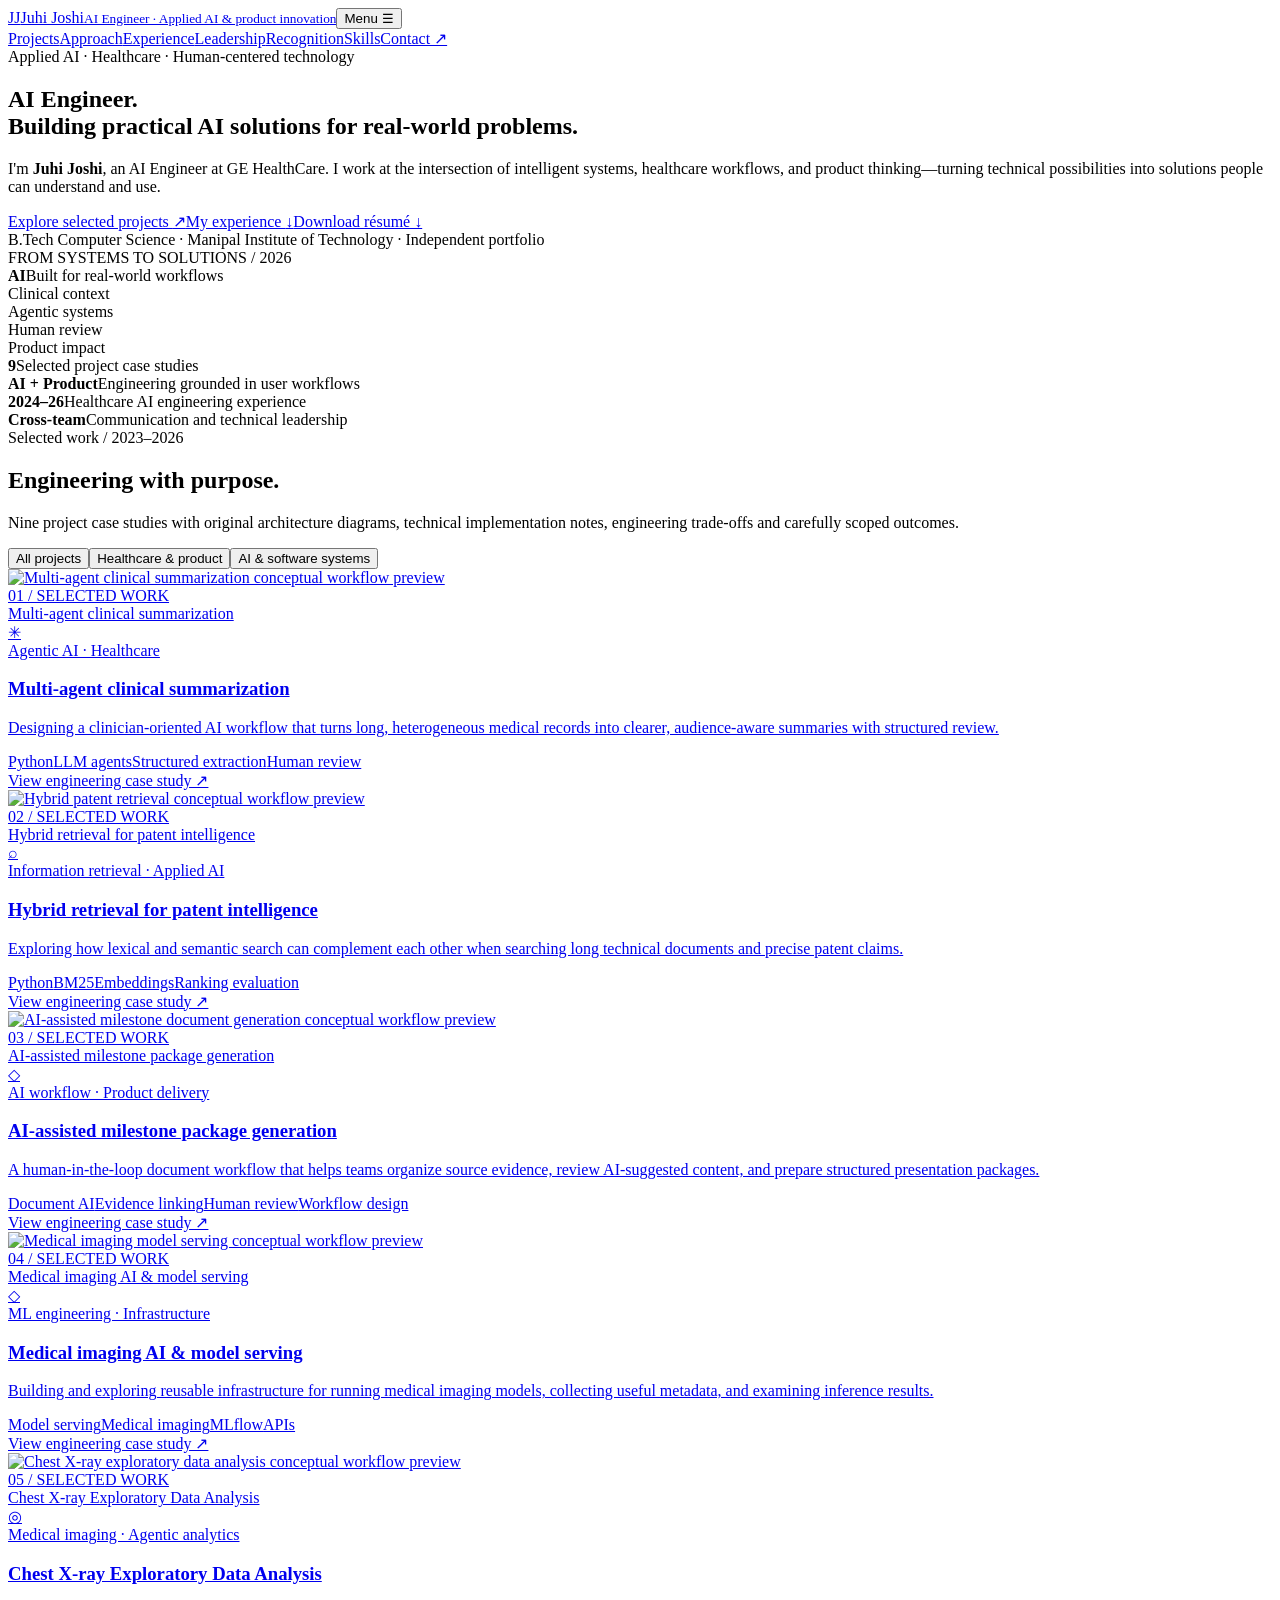
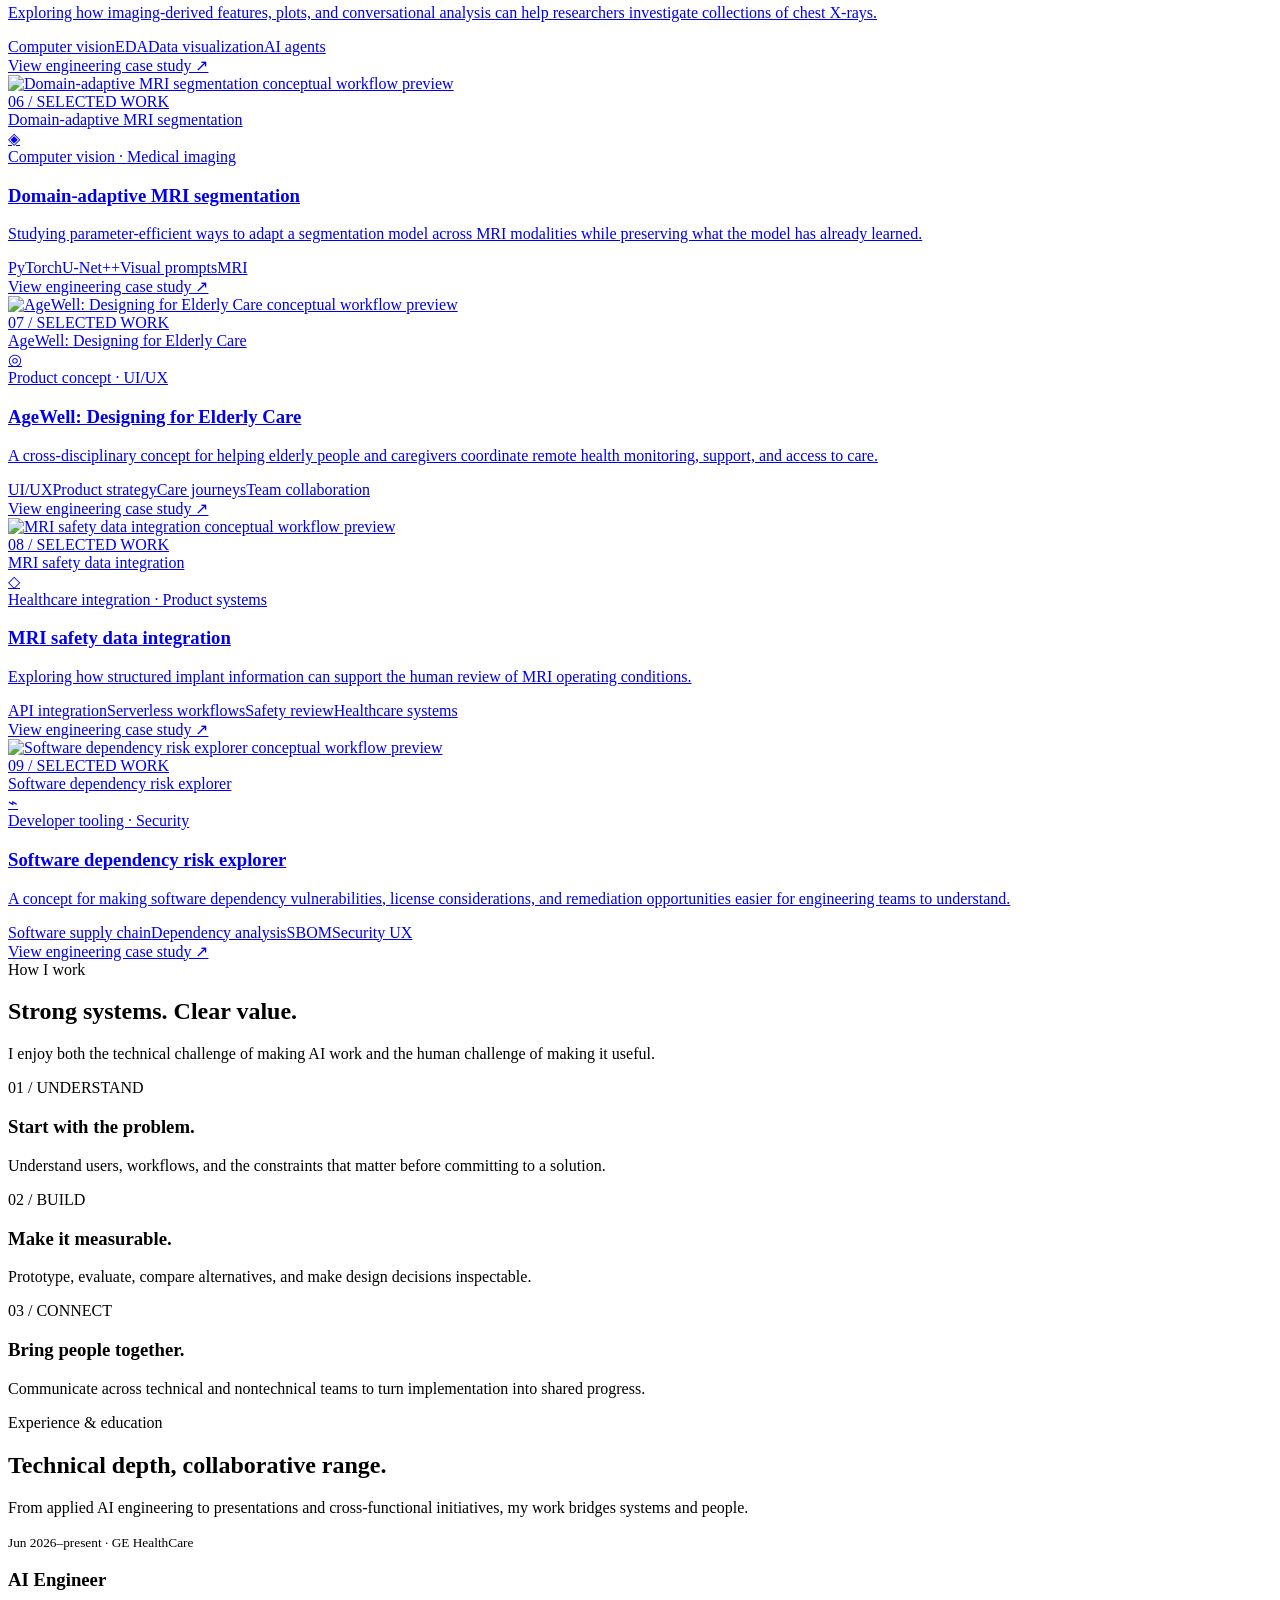
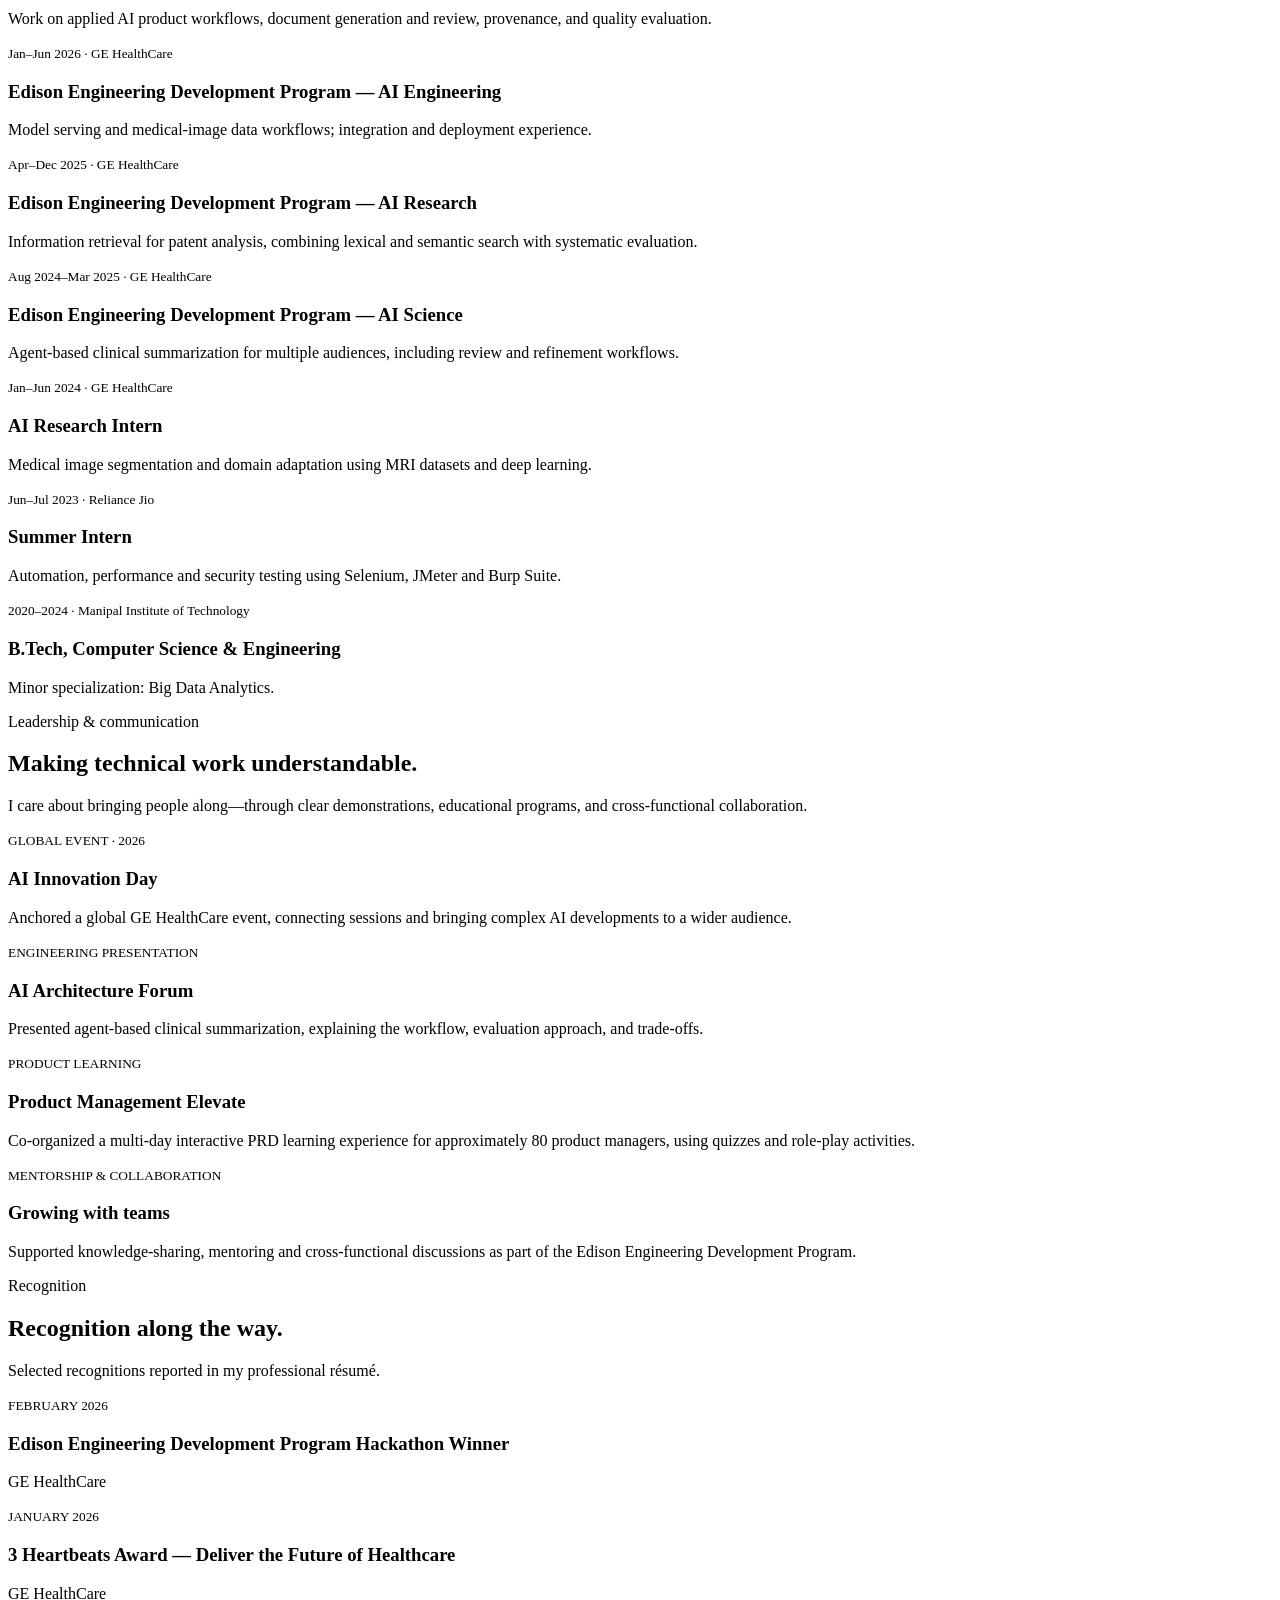
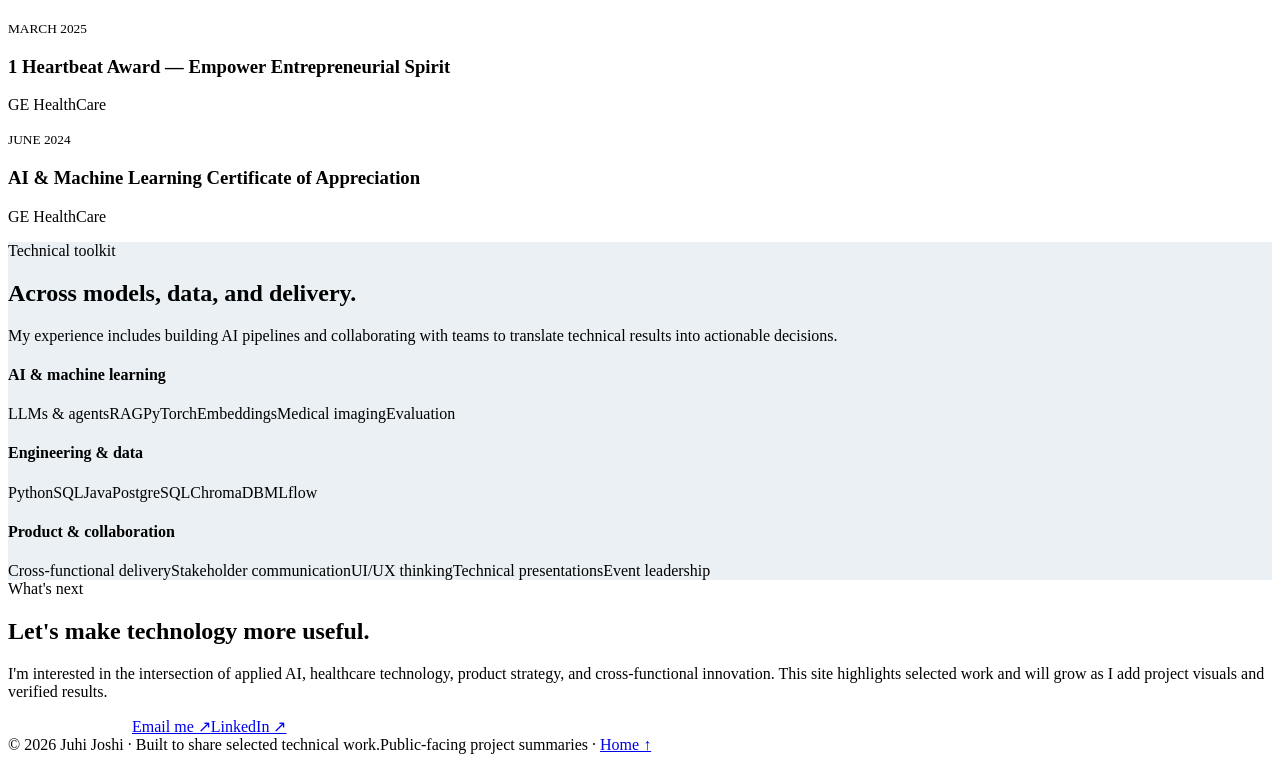
==== index.html @ f48fed7a "Initial portfolio homepage" ====
<!DOCTYPE html>

<html lang="en"><head><meta charset="utf-8"/><meta content="width=device-width,initial-scale=1" name="viewport"/><meta content="#12334a" name="theme-color"/><meta content="Portfolio of Juhi Joshi, AI engineer working across healthcare AI, information retrieval and product innovation." name="description"/><title>AI Engineer · Applied AI &amp; Product Innovation | Juhi Joshi</title><link href="assets/style.css" rel="stylesheet"/></head><body><header class="site-nav"><div class="shell nav-inner"><a aria-label="Juhi Joshi, home" class="logo" href="index.html"><span class="monogram">JJ</span><span>Juhi Joshi<small>AI Engineer · Applied AI &amp; product innovation</small></span></a><button aria-expanded="false" aria-label="Toggle navigation" class="menu-toggle">Menu ☰</button><nav aria-label="Main navigation" class="nav-links"><a href="index.html#work">Projects</a><a href="index.html#approach">Approach</a><a href="index.html#experience">Experience</a><a href="index.html#leadership">Leadership</a><a href="index.html#recognition">Recognition</a><a href="index.html#skills">Skills</a><a class="nav-contact" href="index.html#contact">Contact ↗</a></nav></div></header><main><section class="hero"><div class="shell hero-grid"><div><div class="hero-kicker"><span class="live-dot"></span><span class="eyebrow">Applied AI · Healthcare · Human-centered technology</span></div><h1><span>AI Engineer.</span><br/>Building practical AI solutions for real-world problems.</h1><p class="lead">I'm <strong>Juhi Joshi</strong>, an AI Engineer at GE HealthCare. I work at the intersection of intelligent systems, healthcare workflows, and product thinking—turning technical possibilities into solutions people can understand and use.</p><div class="hero-actions"><a class="btn" href="#work">Explore selected projects <span>↗</span></a><a class="btn secondary" href="#experience">My experience <span>↓</span></a><a class="btn secondary" download="Juhi_Joshi_AI_Product_Resume.pdf" href="assets/Juhi_Joshi_AI_Product_Resume.pdf">Download résumé ↓</a></div><div class="hero-note">B.Tech Computer Science · Manipal Institute of Technology · Independent portfolio</div></div><div aria-label="Illustration of an AI engine connected to clinical data, retrieval systems, human review, and product outcomes" class="visual" role="img"><div class="v-label">FROM SYSTEMS TO SOLUTIONS / 2026</div><div class="orbit"></div><div class="orbit two"></div><div class="center-node"><b>AI</b><span>Built for real-world workflows</span></div><div class="node a">Clinical context</div><div class="node b">Agentic systems</div><div class="node c">Human review</div><div class="node d">Product impact</div></div></div></section><div class="stat-strip"><div class="shell stats"><div class="stat"><strong>9</strong><span>Selected project case studies</span></div><div class="stat"><strong>AI + Product</strong><span>Engineering grounded in user workflows</span></div><div class="stat"><strong>2024–26</strong><span>Healthcare AI engineering experience</span></div><div class="stat"><strong>Cross-team</strong><span>Communication and technical leadership</span></div></div></div><section class="section" id="work"><div class="shell"><div class="section-head"><div><span class="eyebrow">Selected work / 2023–2026</span><h2>Engineering with purpose.</h2><p class="section-sub">Nine project case studies with original architecture diagrams, technical implementation notes, engineering trade-offs and carefully scoped outcomes.</p></div></div><div aria-label="Filter projects" class="filter-row" role="group"><button aria-pressed="true" class="filter active" data-filter="all">All projects</button><button aria-pressed="false" class="filter" data-filter="healthcare">Healthcare &amp; product</button><button aria-pressed="false" class="filter" data-filter="systems">AI &amp; software systems</button></div><div class="project-grid"><a class="project-card" data-category="healthcare" href="projects/clinical-summarization.html"><div class="project-art-diagram project-art"><img alt="Multi-agent clinical summarization conceptual workflow preview" loading="lazy" src="assets/diagrams/clinical-summarization.svg"/><div class="art-num">01 / SELECTED WORK</div><div class="art-title">Multi-agent clinical summarization</div><span aria-hidden="true" class="art-icon">✳</span></div><div class="card-body"><div class="card-kind">Agentic AI · Healthcare</div><h3>Multi-agent clinical summarization</h3><p>Designing a clinician-oriented AI workflow that turns long, heterogeneous medical records into clearer, audience-aware summaries with structured review.</p><div class="tags"><span class="tag">Python</span><span class="tag">LLM agents</span><span class="tag">Structured extraction</span><span class="tag">Human review</span></div><span class="card-more">View engineering case study ↗</span></div></a><a class="project-card" data-category="systems" href="projects/patent-retrieval.html"><div class="alt project-art-diagram project-art"><img alt="Hybrid patent retrieval conceptual workflow preview" loading="lazy" src="assets/diagrams/patent-retrieval.svg"/><div class="art-num">02 / SELECTED WORK</div><div class="art-title">Hybrid retrieval for patent intelligence</div><span aria-hidden="true" class="art-icon">⌕</span></div><div class="card-body"><div class="card-kind">Information retrieval · Applied AI</div><h3>Hybrid retrieval for patent intelligence</h3><p>Exploring how lexical and semantic search can complement each other when searching long technical documents and precise patent claims.</p><div class="tags"><span class="tag">Python</span><span class="tag">BM25</span><span class="tag">Embeddings</span><span class="tag">Ranking evaluation</span></div><span class="card-more">View engineering case study ↗</span></div></a><a class="project-card" data-category="healthcare" href="projects/milestone-package.html"><div class="alt project-art-diagram project-art"><img alt="AI-assisted milestone document generation conceptual workflow preview" loading="lazy" src="assets/diagrams/milestone-package.svg"/><div class="art-num">03 / SELECTED WORK</div><div class="art-title">AI-assisted milestone package generation</div><span aria-hidden="true" class="art-icon">◇</span></div><div class="card-body"><div class="card-kind">AI workflow · Product delivery</div><h3>AI-assisted milestone package generation</h3><p>A human-in-the-loop document workflow that helps teams organize source evidence, review AI-suggested content, and prepare structured presentation packages.</p><div class="tags"><span class="tag">Document AI</span><span class="tag">Evidence linking</span><span class="tag">Human review</span><span class="tag">Workflow design</span></div><span class="card-more">View engineering case study ↗</span></div></a><a class="project-card" data-category="healthcare" href="projects/medical-imaging-platform.html"><div class="alt project-art-diagram project-art"><img alt="Medical imaging model serving conceptual workflow preview" loading="lazy" src="assets/diagrams/medical-imaging-platform.svg"/><div class="art-num">04 / SELECTED WORK</div><div class="art-title">Medical imaging AI &amp; model serving</div><span aria-hidden="true" class="art-icon">◇</span></div><div class="card-body"><div class="card-kind">ML engineering · Infrastructure</div><h3>Medical imaging AI &amp; model serving</h3><p>Building and exploring reusable infrastructure for running medical imaging models, collecting useful metadata, and examining inference results.</p><div class="tags"><span class="tag">Model serving</span><span class="tag">Medical imaging</span><span class="tag">MLflow</span><span class="tag">APIs</span></div><span class="card-more">View engineering case study ↗</span></div></a><a class="project-card" data-category="healthcare" href="projects/chest-xray-eda.html"><div class="alt project-art-diagram project-art"><img alt="Chest X-ray exploratory data analysis conceptual workflow preview" loading="lazy" src="assets/diagrams/chest-xray-eda.svg"/><div class="art-num">05 / SELECTED WORK</div><div class="art-title">Chest X-ray Exploratory Data Analysis</div><span aria-hidden="true" class="art-icon">◎</span></div><div class="card-body"><div class="card-kind">Medical imaging · Agentic analytics</div><h3>Chest X-ray Exploratory Data Analysis</h3><p>Exploring how imaging-derived features, plots, and conversational analysis can help researchers investigate collections of chest X-rays.</p><div class="tags"><span class="tag">Computer vision</span><span class="tag">EDA</span><span class="tag">Data visualization</span><span class="tag">AI agents</span></div><span class="card-more">View engineering case study ↗</span></div></a><a class="project-card" data-category="healthcare" href="projects/mri-domain-adaptation.html"><div class="project-art-diagram warm project-art"><img alt="Domain-adaptive MRI segmentation conceptual workflow preview" loading="lazy" src="assets/diagrams/mri-domain-adaptation.svg"/><div class="art-num">06 / SELECTED WORK</div><div class="art-title">Domain-adaptive MRI segmentation</div><span aria-hidden="true" class="art-icon">◈</span></div><div class="card-body"><div class="card-kind">Computer vision · Medical imaging</div><h3>Domain-adaptive MRI segmentation</h3><p>Studying parameter-efficient ways to adapt a segmentation model across MRI modalities while preserving what the model has already learned.</p><div class="tags"><span class="tag">PyTorch</span><span class="tag">U-Net++</span><span class="tag">Visual prompts</span><span class="tag">MRI</span></div><span class="card-more">View engineering case study ↗</span></div></a><a class="project-card" data-category="healthcare" href="projects/agewell.html"><div class="alt project-art-diagram project-art"><img alt="AgeWell: Designing for Elderly Care conceptual workflow preview" loading="lazy" src="assets/diagrams/agewell.svg"/><div class="art-num">07 / SELECTED WORK</div><div class="art-title">AgeWell: Designing for Elderly Care</div><span aria-hidden="true" class="art-icon">◎</span></div><div class="card-body"><div class="card-kind">Product concept · UI/UX</div><h3>AgeWell: Designing for Elderly Care</h3><p>A cross-disciplinary concept for helping elderly people and caregivers coordinate remote health monitoring, support, and access to care.</p><div class="tags"><span class="tag">UI/UX</span><span class="tag">Product strategy</span><span class="tag">Care journeys</span><span class="tag">Team collaboration</span></div><span class="card-more">View engineering case study ↗</span></div></a><a class="project-card" data-category="systems" href="projects/mri-safety-integration.html"><div class="alt project-art-diagram project-art"><img alt="MRI safety data integration conceptual workflow preview" loading="lazy" src="assets/diagrams/mri-safety-integration.svg"/><div class="art-num">08 / SELECTED WORK</div><div class="art-title">MRI safety data integration</div><span aria-hidden="true" class="art-icon">◇</span></div><div class="card-body"><div class="card-kind">Healthcare integration · Product systems</div><h3>MRI safety data integration</h3><p>Exploring how structured implant information can support the human review of MRI operating conditions.</p><div class="tags"><span class="tag">API integration</span><span class="tag">Serverless workflows</span><span class="tag">Safety review</span><span class="tag">Healthcare systems</span></div><span class="card-more">View engineering case study ↗</span></div></a><a class="project-card" data-category="systems" href="projects/dependency-risk.html"><div class="alt project-art-diagram project-art"><img alt="Software dependency risk explorer conceptual workflow preview" loading="lazy" src="assets/diagrams/dependency-risk.svg"/><div class="art-num">09 / SELECTED WORK</div><div class="art-title">Software dependency risk explorer</div><span aria-hidden="true" class="art-icon">⌁</span></div><div class="card-body"><div class="card-kind">Developer tooling · Security</div><h3>Software dependency risk explorer</h3><p>A concept for making software dependency vulnerabilities, license considerations, and remediation opportunities easier for engineering teams to understand.</p><div class="tags"><span class="tag">Software supply chain</span><span class="tag">Dependency analysis</span><span class="tag">SBOM</span><span class="tag">Security UX</span></div><span class="card-more">View engineering case study ↗</span></div></a></div></div></section><section class="section dark-section" id="approach"><div class="shell"><span class="eyebrow">How I work</span><h2>Strong systems. Clear value.</h2><p class="section-sub">I enjoy both the technical challenge of making AI work and the human challenge of making it useful.</p><div class="approach-grid"><div class="approach-card"><span class="count">01 / UNDERSTAND</span><h3>Start with the problem.</h3><p>Understand users, workflows, and the constraints that matter before committing to a solution.</p></div><div class="approach-card"><span class="count">02 / BUILD</span><h3>Make it measurable.</h3><p>Prototype, evaluate, compare alternatives, and make design decisions inspectable.</p></div><div class="approach-card"><span class="count">03 / CONNECT</span><h3>Bring people together.</h3><p>Communicate across technical and nontechnical teams to turn implementation into shared progress.</p></div></div></div></section><section class="section" id="experience"><div class="shell two-col"><div><span class="eyebrow">Experience &amp; education</span><h2>Technical depth, collaborative range.</h2><p class="section-sub">From applied AI engineering to presentations and cross-functional initiatives, my work bridges systems and people.</p></div><div class="timeline"><div class="timeline-item"><small>Jun 2026–present · GE HealthCare</small><h3>AI Engineer</h3><p>Work on applied AI product workflows, document generation and review, provenance, and quality evaluation.</p></div><div class="timeline-item"><small>Jan–Jun 2026 · GE HealthCare</small><h3>Edison Engineering Development Program — AI Engineering</h3><p>Model serving and medical-image data workflows; integration and deployment experience.</p></div><div class="timeline-item"><small>Apr–Dec 2025 · GE HealthCare</small><h3>Edison Engineering Development Program — AI Research</h3><p>Information retrieval for patent analysis, combining lexical and semantic search with systematic evaluation.</p></div><div class="timeline-item"><small>Aug 2024–Mar 2025 · GE HealthCare</small><h3>Edison Engineering Development Program — AI Science</h3><p>Agent-based clinical summarization for multiple audiences, including review and refinement workflows.</p></div><div class="timeline-item"><small>Jan–Jun 2024 · GE HealthCare</small><h3>AI Research Intern</h3><p>Medical image segmentation and domain adaptation using MRI datasets and deep learning.</p></div><div class="timeline-item"><small>Jun–Jul 2023 · Reliance Jio</small><h3>Summer Intern</h3><p>Automation, performance and security testing using Selenium, JMeter and Burp Suite.</p></div><div class="timeline-item"><small>2020–2024 · Manipal Institute of Technology</small><h3>B.Tech, Computer Science &amp; Engineering</h3><p>Minor specialization: Big Data Analytics.</p></div></div></div></section><section class="section light-alt" id="leadership"><div class="shell"><span class="eyebrow">Leadership &amp; communication</span><h2>Making technical work understandable.</h2><p class="section-sub">I care about bringing people along—through clear demonstrations, educational programs, and cross-functional collaboration.</p><div class="feature-grid"><article class="feature"><small>GLOBAL EVENT · 2026</small><h3>AI Innovation Day</h3><p>Anchored a global GE HealthCare event, connecting sessions and bringing complex AI developments to a wider audience.</p></article><article class="feature"><small>ENGINEERING PRESENTATION</small><h3>AI Architecture Forum</h3><p>Presented agent-based clinical summarization, explaining the workflow, evaluation approach, and trade-offs.</p></article><article class="feature"><small>PRODUCT LEARNING</small><h3>Product Management Elevate</h3><p>Co-organized a multi-day interactive PRD learning experience for approximately 80 product managers, using quizzes and role-play activities.</p></article><article class="feature"><small>MENTORSHIP &amp; COLLABORATION</small><h3>Growing with teams</h3><p>Supported knowledge-sharing, mentoring and cross-functional discussions as part of the Edison Engineering Development Program.</p></article></div></div></section><section class="section" id="recognition"><div class="shell two-col"><div><span class="eyebrow">Recognition</span><h2>Recognition along the way.</h2><p class="section-sub">Selected recognitions reported in my professional résumé.</p></div><div class="award-stack"><div class="award"><small>FEBRUARY 2026</small><h3>Edison Engineering Development Program Hackathon Winner</h3><p>GE HealthCare</p></div><div class="award"><small>JANUARY 2026</small><h3>3 Heartbeats Award — Deliver the Future of Healthcare</h3><p>GE HealthCare</p></div><div class="award"><small>MARCH 2025</small><h3>1 Heartbeat Award — Empower Entrepreneurial Spirit</h3><p>GE HealthCare</p></div><div class="award"><small>JUNE 2024</small><h3>AI &amp; Machine Learning Certificate of Appreciation</h3><p>GE HealthCare</p></div></div></div></section><section class="section" id="skills" style="background:#eaf0f3"><div class="shell two-col"><div><span class="eyebrow">Technical toolkit</span><h2>Across models, data, and delivery.</h2><p class="section-sub">My experience includes building AI pipelines and collaborating with teams to translate technical results into actionable decisions.</p></div><div><div class="skill-group"><h4>AI &amp; machine learning</h4><div class="pill-row"><span class="tag">LLMs &amp; agents</span><span class="tag">RAG</span><span class="tag">PyTorch</span><span class="tag">Embeddings</span><span class="tag">Medical imaging</span><span class="tag">Evaluation</span></div></div><div class="skill-group"><h4>Engineering &amp; data</h4><div class="pill-row"><span class="tag">Python</span><span class="tag">SQL</span><span class="tag">Java</span><span class="tag">PostgreSQL</span><span class="tag">ChromaDB</span><span class="tag">MLflow</span></div></div><div class="skill-group"><h4>Product &amp; collaboration</h4><div class="pill-row"><span class="tag">Cross-functional delivery</span><span class="tag">Stakeholder communication</span><span class="tag">UI/UX thinking</span><span class="tag">Technical presentations</span><span class="tag">Event leadership</span></div></div></div></div></section><section class="section dark-section" id="contact"><div class="shell contact-block"><span class="eyebrow">What's next</span><h2>Let's make technology more useful.</h2><p>I'm interested in the intersection of applied AI, healthcare technology, product strategy, and cross-functional innovation. This site highlights selected work and will grow as I add project visuals and verified results.</p><a class="btn secondary" href="#work" style="color:white;border-color:#6e9aa9">Explore my work ↑</a><a class="btn" href="mailto:juhiujoshi@gmail.com">Email me ↗</a><a class="btn secondary" href="https://www.linkedin.com/in/juhi-joshi-4a3405212/" rel="noopener noreferrer" target="_blank">LinkedIn ↗</a></div></section></main><footer class="footer"><div class="shell footer-inner"><span>© 2026 Juhi Joshi · Built to share selected technical work.</span><span>Public-facing project summaries · <a href="index.html">Home ↑</a></span></div></footer><script src="assets/main.js"></script></body></html>
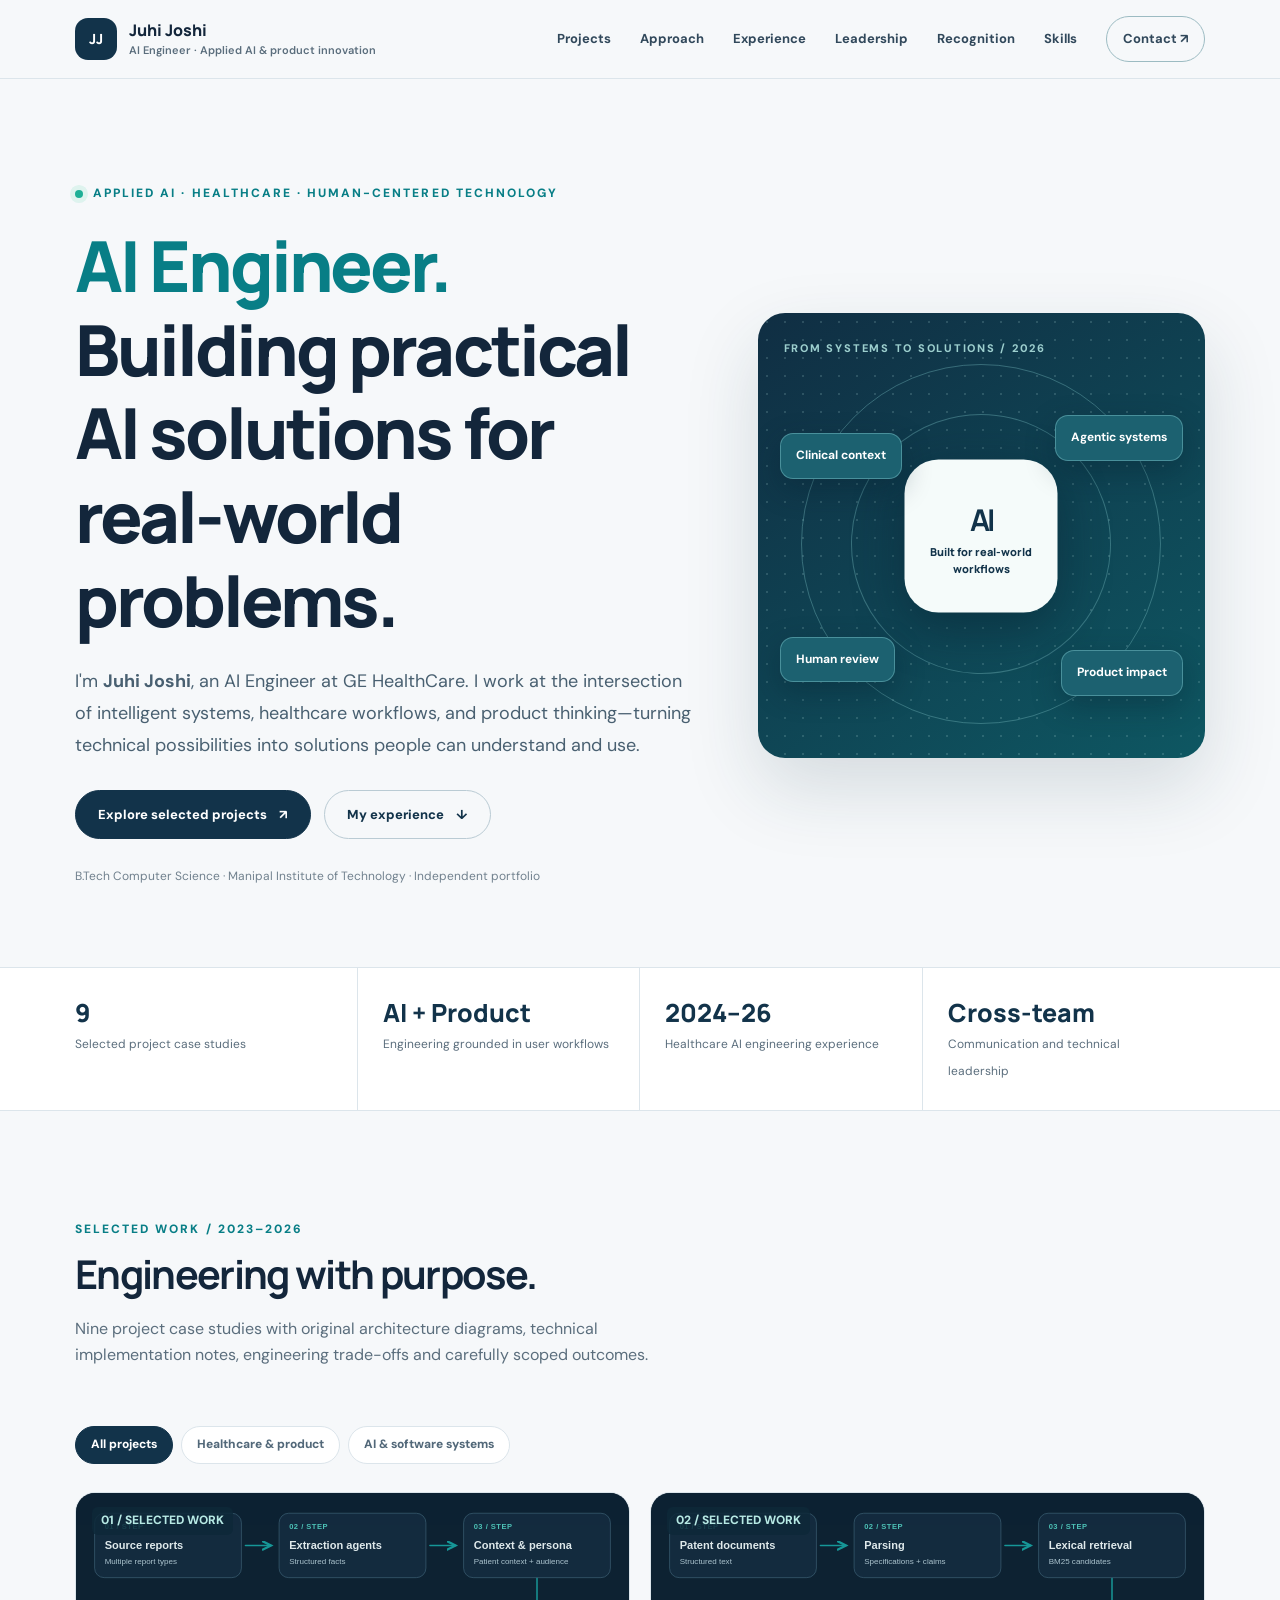
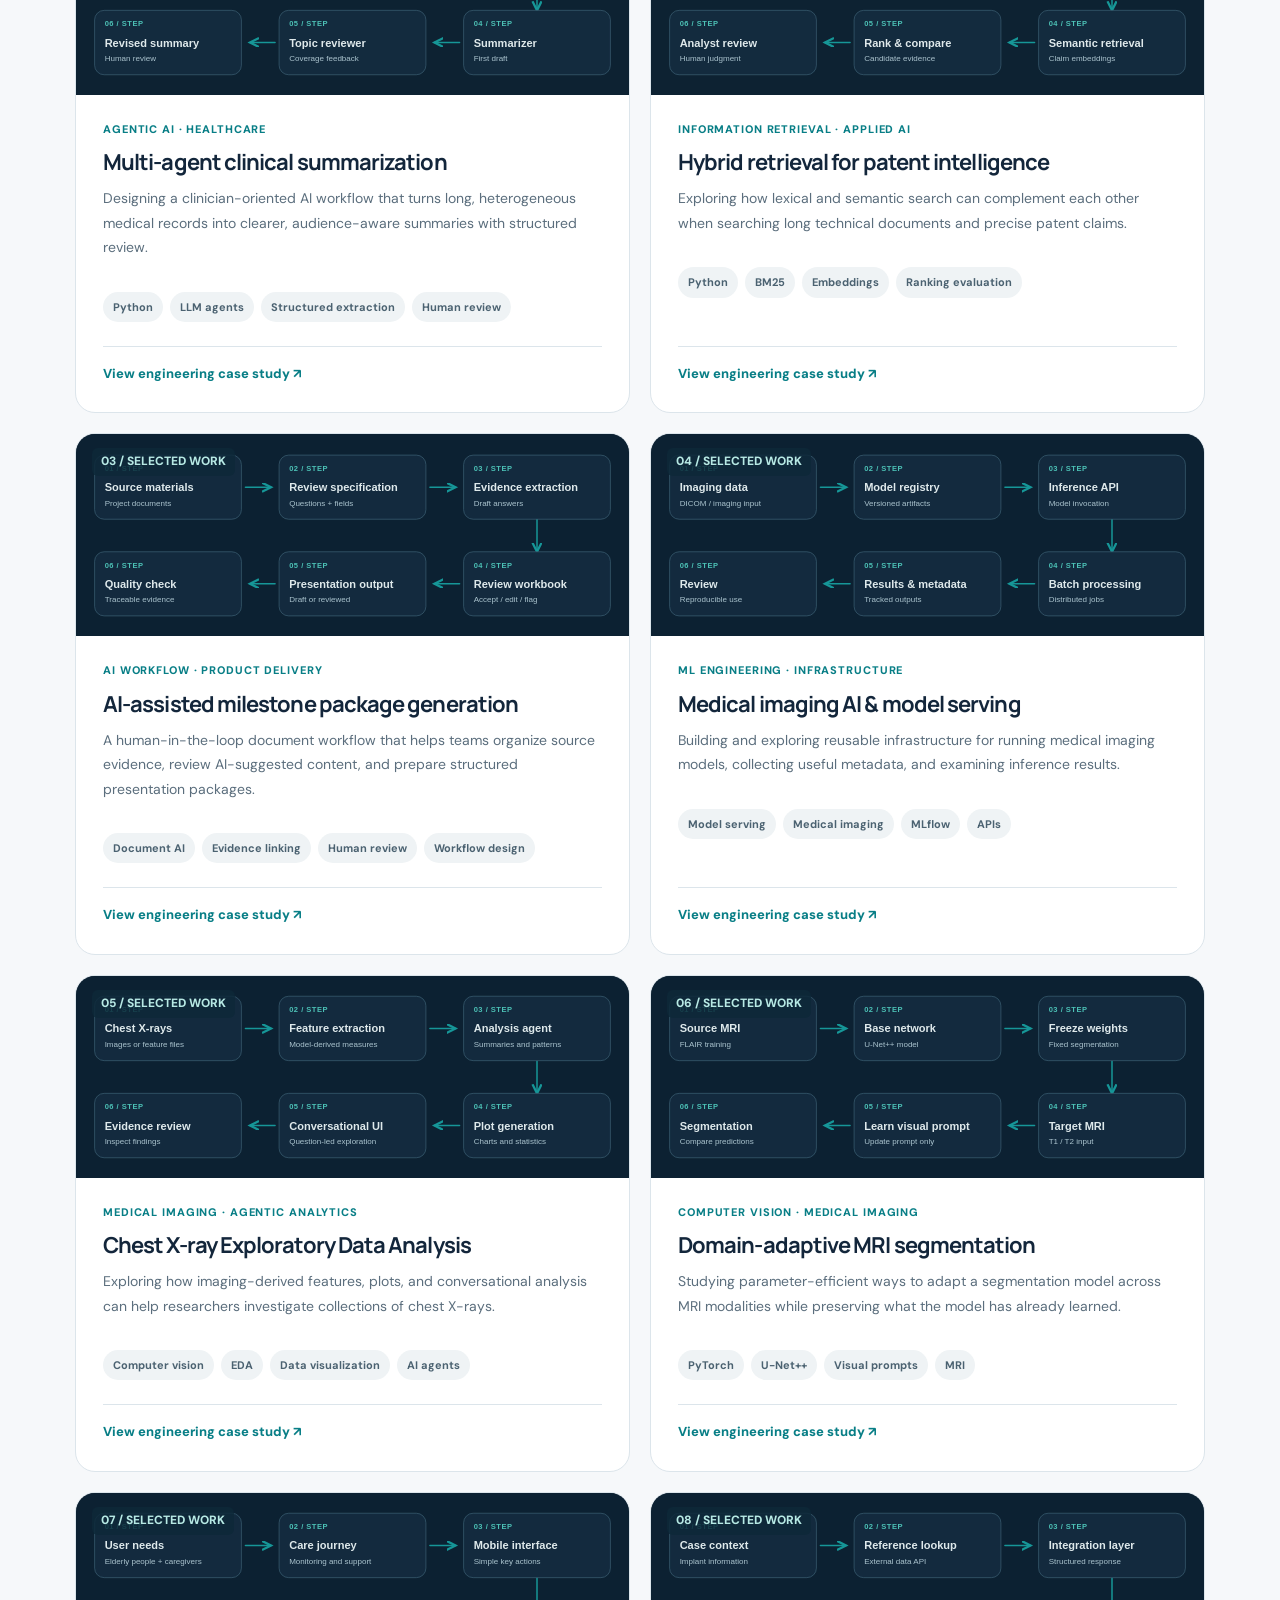
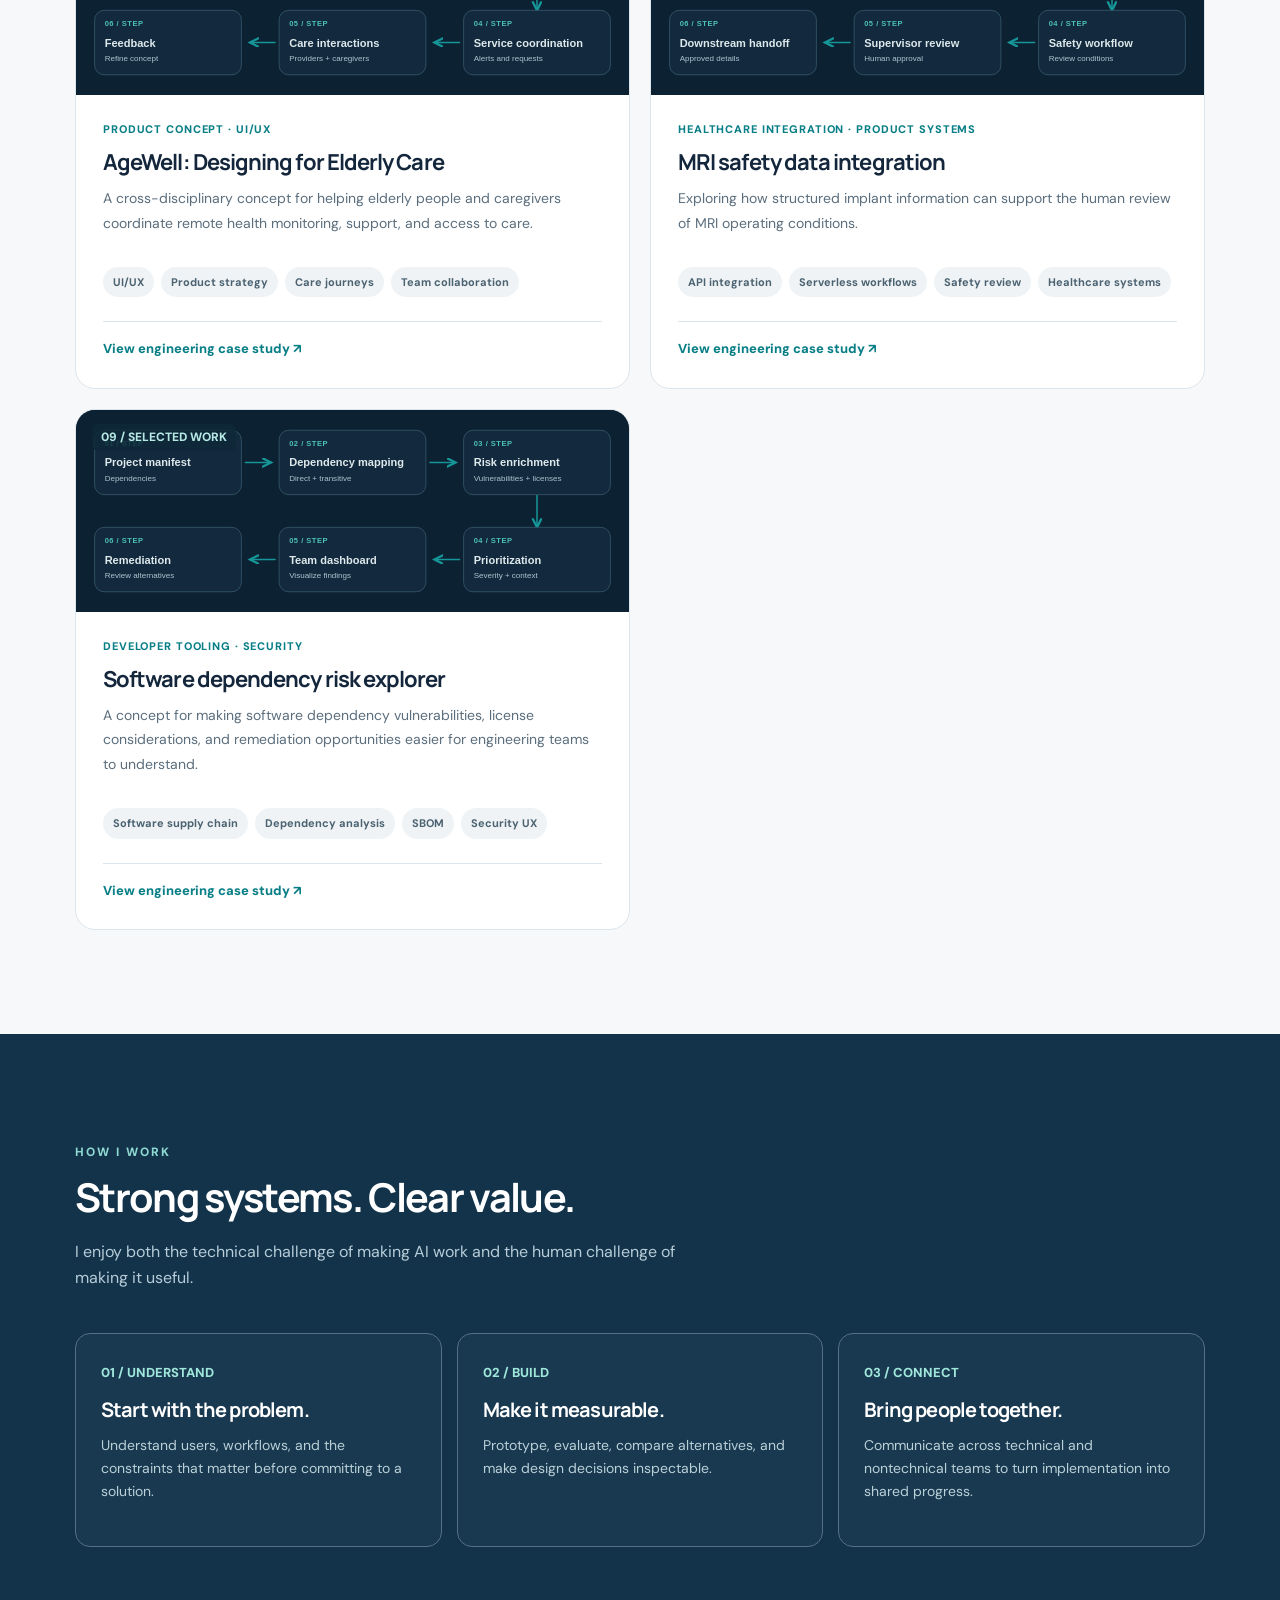
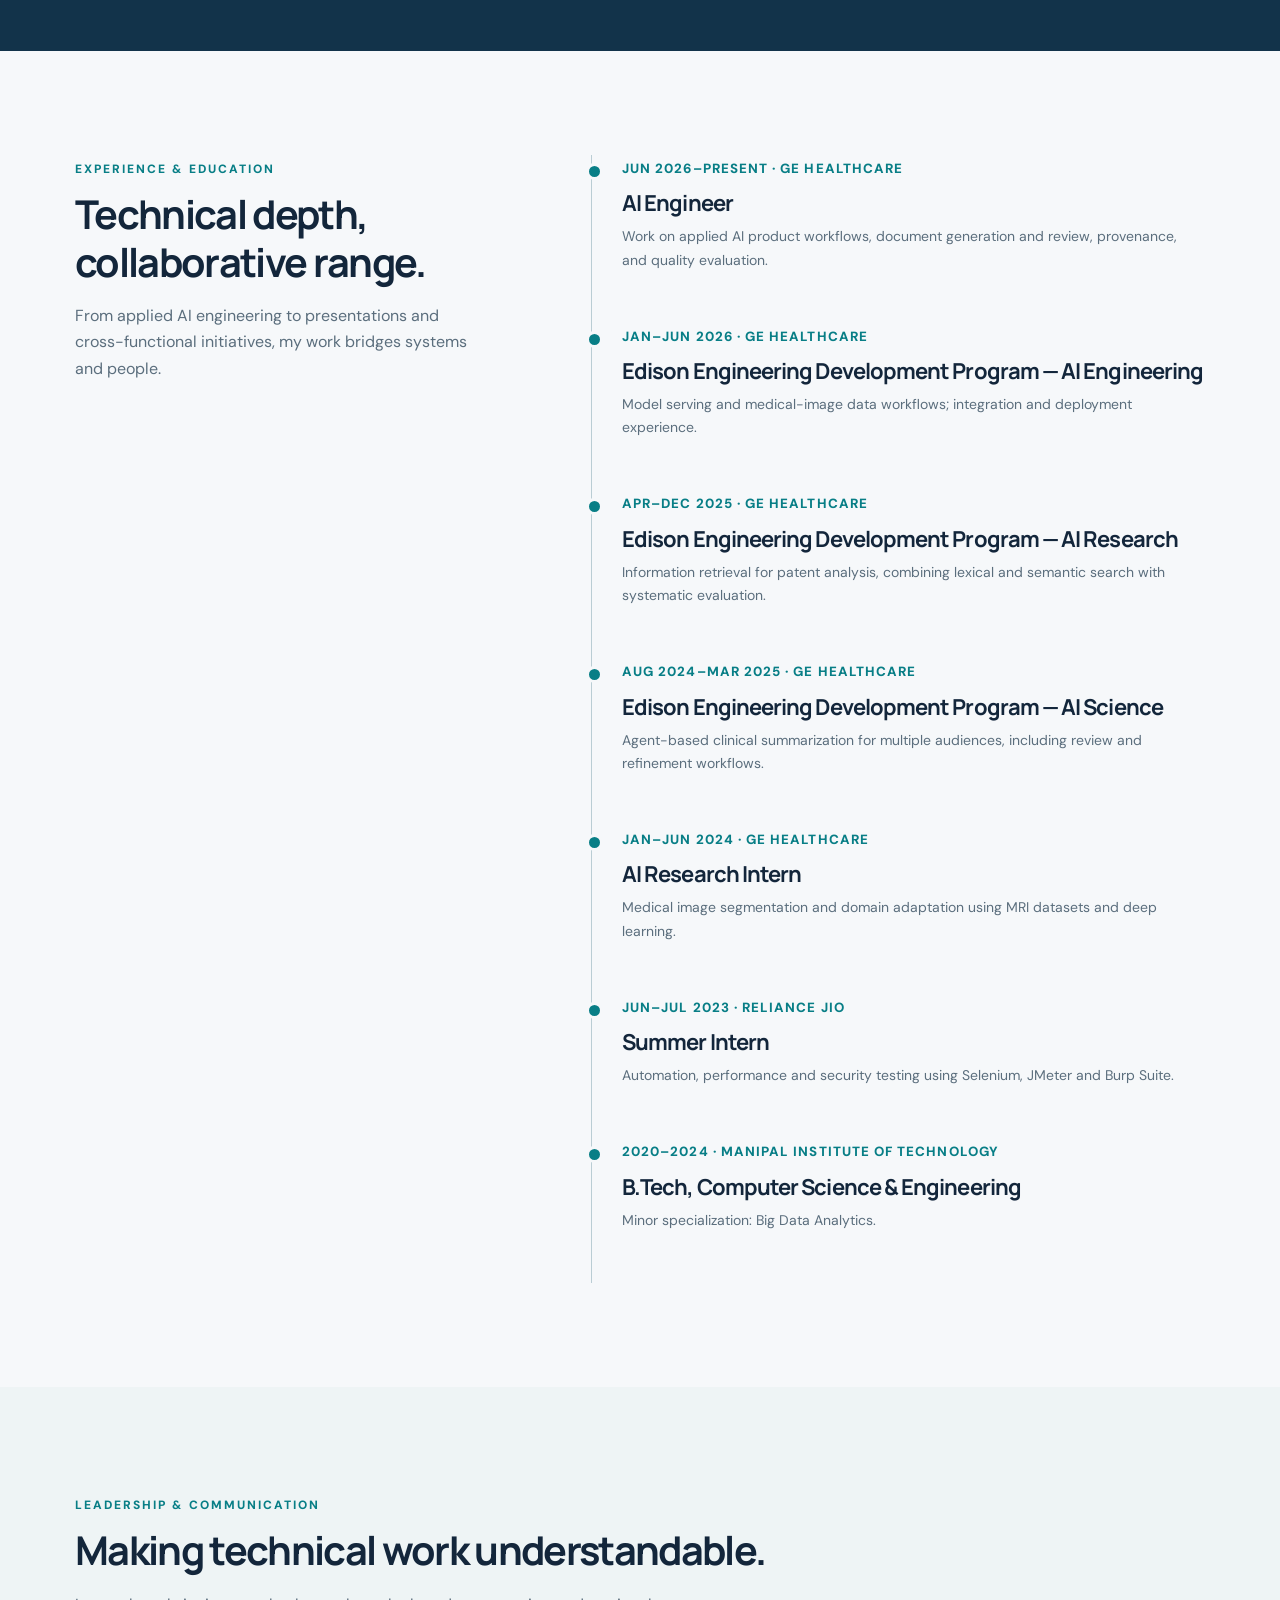
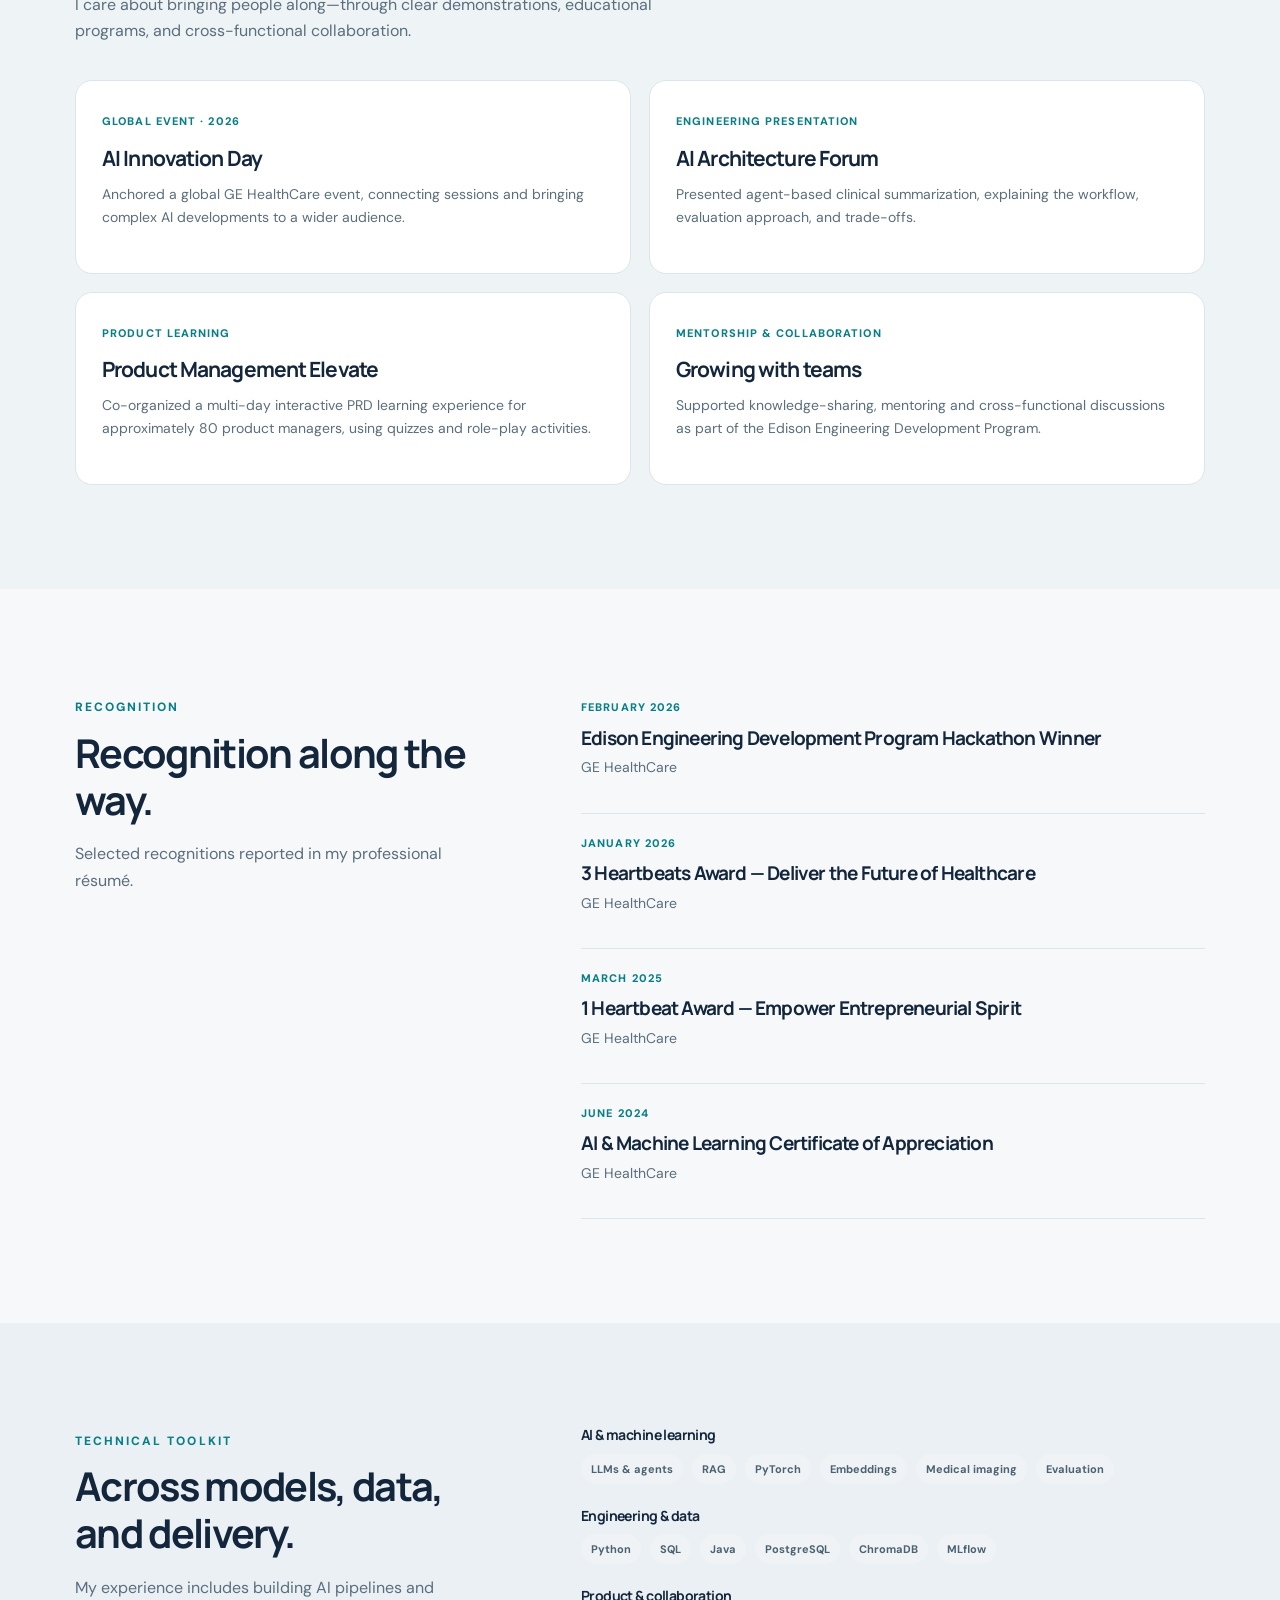
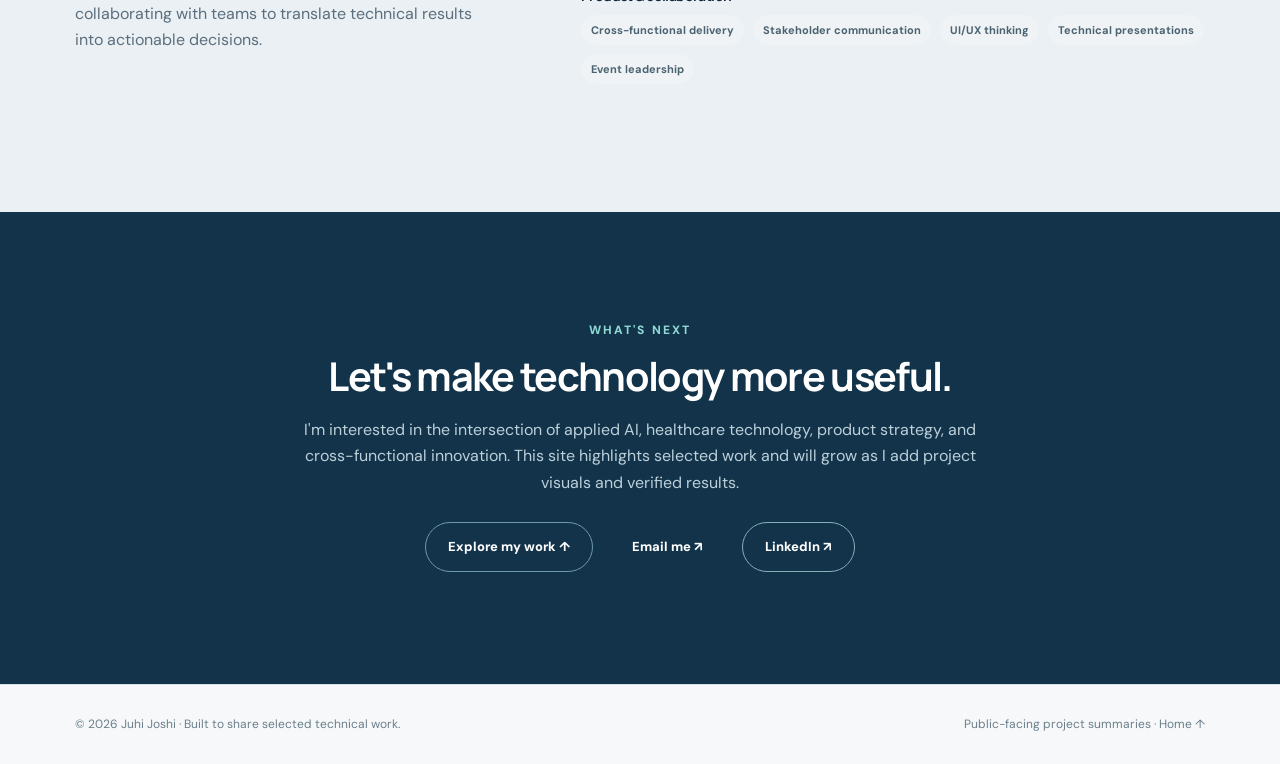
==== commit 57456637: "Remove broken resume link until PDF is uploaded" ====
--- a/index.html
+++ b/index.html
@@ -1,3 +1,3 @@
 <!DOCTYPE html>
 
-<html lang="en"><head><meta charset="utf-8"/><meta content="width=device-width,initial-scale=1" name="viewport"/><meta content="#12334a" name="theme-color"/><meta content="Portfolio of Juhi Joshi, AI engineer working across healthcare AI, information retrieval and product innovation." name="description"/><title>AI Engineer · Applied AI &amp; Product Innovation | Juhi Joshi</title><link href="assets/style.css" rel="stylesheet"/></head><body><header class="site-nav"><div class="shell nav-inner"><a aria-label="Juhi Joshi, home" class="logo" href="index.html"><span class="monogram">JJ</span><span>Juhi Joshi<small>AI Engineer · Applied AI &amp; product innovation</small></span></a><button aria-expanded="false" aria-label="Toggle navigation" class="menu-toggle">Menu ☰</button><nav aria-label="Main navigation" class="nav-links"><a href="index.html#work">Projects</a><a href="index.html#approach">Approach</a><a href="index.html#experience">Experience</a><a href="index.html#leadership">Leadership</a><a href="index.html#recognition">Recognition</a><a href="index.html#skills">Skills</a><a class="nav-contact" href="index.html#contact">Contact ↗</a></nav></div></header><main><section class="hero"><div class="shell hero-grid"><div><div class="hero-kicker"><span class="live-dot"></span><span class="eyebrow">Applied AI · Healthcare · Human-centered technology</span></div><h1><span>AI Engineer.</span><br/>Building practical AI solutions for real-world problems.</h1><p class="lead">I'm <strong>Juhi Joshi</strong>, an AI Engineer at GE HealthCare. I work at the intersection of intelligent systems, healthcare workflows, and product thinking—turning technical possibilities into solutions people can understand and use.</p><div class="hero-actions"><a class="btn" href="#work">Explore selected projects <span>↗</span></a><a class="btn secondary" href="#experience">My experience <span>↓</span></a><a class="btn secondary" download="Juhi_Joshi_AI_Product_Resume.pdf" href="assets/Juhi_Joshi_AI_Product_Resume.pdf">Download résumé ↓</a></div><div class="hero-note">B.Tech Computer Science · Manipal Institute of Technology · Independent portfolio</div></div><div aria-label="Illustration of an AI engine connected to clinical data, retrieval systems, human review, and product outcomes" class="visual" role="img"><div class="v-label">FROM SYSTEMS TO SOLUTIONS / 2026</div><div class="orbit"></div><div class="orbit two"></div><div class="center-node"><b>AI</b><span>Built for real-world workflows</span></div><div class="node a">Clinical context</div><div class="node b">Agentic systems</div><div class="node c">Human review</div><div class="node d">Product impact</div></div></div></section><div class="stat-strip"><div class="shell stats"><div class="stat"><strong>9</strong><span>Selected project case studies</span></div><div class="stat"><strong>AI + Product</strong><span>Engineering grounded in user workflows</span></div><div class="stat"><strong>2024–26</strong><span>Healthcare AI engineering experience</span></div><div class="stat"><strong>Cross-team</strong><span>Communication and technical leadership</span></div></div></div><section class="section" id="work"><div class="shell"><div class="section-head"><div><span class="eyebrow">Selected work / 2023–2026</span><h2>Engineering with purpose.</h2><p class="section-sub">Nine project case studies with original architecture diagrams, technical implementation notes, engineering trade-offs and carefully scoped outcomes.</p></div></div><div aria-label="Filter projects" class="filter-row" role="group"><button aria-pressed="true" class="filter active" data-filter="all">All projects</button><button aria-pressed="false" class="filter" data-filter="healthcare">Healthcare &amp; product</button><button aria-pressed="false" class="filter" data-filter="systems">AI &amp; software systems</button></div><div class="project-grid"><a class="project-card" data-category="healthcare" href="projects/clinical-summarization.html"><div class="project-art-diagram project-art"><img alt="Multi-agent clinical summarization conceptual workflow preview" loading="lazy" src="assets/diagrams/clinical-summarization.svg"/><div class="art-num">01 / SELECTED WORK</div><div class="art-title">Multi-agent clinical summarization</div><span aria-hidden="true" class="art-icon">✳</span></div><div class="card-body"><div class="card-kind">Agentic AI · Healthcare</div><h3>Multi-agent clinical summarization</h3><p>Designing a clinician-oriented AI workflow that turns long, heterogeneous medical records into clearer, audience-aware summaries with structured review.</p><div class="tags"><span class="tag">Python</span><span class="tag">LLM agents</span><span class="tag">Structured extraction</span><span class="tag">Human review</span></div><span class="card-more">View engineering case study ↗</span></div></a><a class="project-card" data-category="systems" href="projects/patent-retrieval.html"><div class="alt project-art-diagram project-art"><img alt="Hybrid patent retrieval conceptual workflow preview" loading="lazy" src="assets/diagrams/patent-retrieval.svg"/><div class="art-num">02 / SELECTED WORK</div><div class="art-title">Hybrid retrieval for patent intelligence</div><span aria-hidden="true" class="art-icon">⌕</span></div><div class="card-body"><div class="card-kind">Information retrieval · Applied AI</div><h3>Hybrid retrieval for patent intelligence</h3><p>Exploring how lexical and semantic search can complement each other when searching long technical documents and precise patent claims.</p><div class="tags"><span class="tag">Python</span><span class="tag">BM25</span><span class="tag">Embeddings</span><span class="tag">Ranking evaluation</span></div><span class="card-more">View engineering case study ↗</span></div></a><a class="project-card" data-category="healthcare" href="projects/milestone-package.html"><div class="alt project-art-diagram project-art"><img alt="AI-assisted milestone document generation conceptual workflow preview" loading="lazy" src="assets/diagrams/milestone-package.svg"/><div class="art-num">03 / SELECTED WORK</div><div class="art-title">AI-assisted milestone package generation</div><span aria-hidden="true" class="art-icon">◇</span></div><div class="card-body"><div class="card-kind">AI workflow · Product delivery</div><h3>AI-assisted milestone package generation</h3><p>A human-in-the-loop document workflow that helps teams organize source evidence, review AI-suggested content, and prepare structured presentation packages.</p><div class="tags"><span class="tag">Document AI</span><span class="tag">Evidence linking</span><span class="tag">Human review</span><span class="tag">Workflow design</span></div><span class="card-more">View engineering case study ↗</span></div></a><a class="project-card" data-category="healthcare" href="projects/medical-imaging-platform.html"><div class="alt project-art-diagram project-art"><img alt="Medical imaging model serving conceptual workflow preview" loading="lazy" src="assets/diagrams/medical-imaging-platform.svg"/><div class="art-num">04 / SELECTED WORK</div><div class="art-title">Medical imaging AI &amp; model serving</div><span aria-hidden="true" class="art-icon">◇</span></div><div class="card-body"><div class="card-kind">ML engineering · Infrastructure</div><h3>Medical imaging AI &amp; model serving</h3><p>Building and exploring reusable infrastructure for running medical imaging models, collecting useful metadata, and examining inference results.</p><div class="tags"><span class="tag">Model serving</span><span class="tag">Medical imaging</span><span class="tag">MLflow</span><span class="tag">APIs</span></div><span class="card-more">View engineering case study ↗</span></div></a><a class="project-card" data-category="healthcare" href="projects/chest-xray-eda.html"><div class="alt project-art-diagram project-art"><img alt="Chest X-ray exploratory data analysis conceptual workflow preview" loading="lazy" src="assets/diagrams/chest-xray-eda.svg"/><div class="art-num">05 / SELECTED WORK</div><div class="art-title">Chest X-ray Exploratory Data Analysis</div><span aria-hidden="true" class="art-icon">◎</span></div><div class="card-body"><div class="card-kind">Medical imaging · Agentic analytics</div><h3>Chest X-ray Exploratory Data Analysis</h3><p>Exploring how imaging-derived features, plots, and conversational analysis can help researchers investigate collections of chest X-rays.</p><div class="tags"><span class="tag">Computer vision</span><span class="tag">EDA</span><span class="tag">Data visualization</span><span class="tag">AI agents</span></div><span class="card-more">View engineering case study ↗</span></div></a><a class="project-card" data-category="healthcare" href="projects/mri-domain-adaptation.html"><div class="project-art-diagram warm project-art"><img alt="Domain-adaptive MRI segmentation conceptual workflow preview" loading="lazy" src="assets/diagrams/mri-domain-adaptation.svg"/><div class="art-num">06 / SELECTED WORK</div><div class="art-title">Domain-adaptive MRI segmentation</div><span aria-hidden="true" class="art-icon">◈</span></div><div class="card-body"><div class="card-kind">Computer vision · Medical imaging</div><h3>Domain-adaptive MRI segmentation</h3><p>Studying parameter-efficient ways to adapt a segmentation model across MRI modalities while preserving what the model has already learned.</p><div class="tags"><span class="tag">PyTorch</span><span class="tag">U-Net++</span><span class="tag">Visual prompts</span><span class="tag">MRI</span></div><span class="card-more">View engineering case study ↗</span></div></a><a class="project-card" data-category="healthcare" href="projects/agewell.html"><div class="alt project-art-diagram project-art"><img alt="AgeWell: Designing for Elderly Care conceptual workflow preview" loading="lazy" src="assets/diagrams/agewell.svg"/><div class="art-num">07 / SELECTED WORK</div><div class="art-title">AgeWell: Designing for Elderly Care</div><span aria-hidden="true" class="art-icon">◎</span></div><div class="card-body"><div class="card-kind">Product concept · UI/UX</div><h3>AgeWell: Designing for Elderly Care</h3><p>A cross-disciplinary concept for helping elderly people and caregivers coordinate remote health monitoring, support, and access to care.</p><div class="tags"><span class="tag">UI/UX</span><span class="tag">Product strategy</span><span class="tag">Care journeys</span><span class="tag">Team collaboration</span></div><span class="card-more">View engineering case study ↗</span></div></a><a class="project-card" data-category="systems" href="projects/mri-safety-integration.html"><div class="alt project-art-diagram project-art"><img alt="MRI safety data integration conceptual workflow preview" loading="lazy" src="assets/diagrams/mri-safety-integration.svg"/><div class="art-num">08 / SELECTED WORK</div><div class="art-title">MRI safety data integration</div><span aria-hidden="true" class="art-icon">◇</span></div><div class="card-body"><div class="card-kind">Healthcare integration · Product systems</div><h3>MRI safety data integration</h3><p>Exploring how structured implant information can support the human review of MRI operating conditions.</p><div class="tags"><span class="tag">API integration</span><span class="tag">Serverless workflows</span><span class="tag">Safety review</span><span class="tag">Healthcare systems</span></div><span class="card-more">View engineering case study ↗</span></div></a><a class="project-card" data-category="systems" href="projects/dependency-risk.html"><div class="alt project-art-diagram project-art"><img alt="Software dependency risk explorer conceptual workflow preview" loading="lazy" src="assets/diagrams/dependency-risk.svg"/><div class="art-num">09 / SELECTED WORK</div><div class="art-title">Software dependency risk explorer</div><span aria-hidden="true" class="art-icon">⌁</span></div><div class="card-body"><div class="card-kind">Developer tooling · Security</div><h3>Software dependency risk explorer</h3><p>A concept for making software dependency vulnerabilities, license considerations, and remediation opportunities easier for engineering teams to understand.</p><div class="tags"><span class="tag">Software supply chain</span><span class="tag">Dependency analysis</span><span class="tag">SBOM</span><span class="tag">Security UX</span></div><span class="card-more">View engineering case study ↗</span></div></a></div></div></section><section class="section dark-section" id="approach"><div class="shell"><span class="eyebrow">How I work</span><h2>Strong systems. Clear value.</h2><p class="section-sub">I enjoy both the technical challenge of making AI work and the human challenge of making it useful.</p><div class="approach-grid"><div class="approach-card"><span class="count">01 / UNDERSTAND</span><h3>Start with the problem.</h3><p>Understand users, workflows, and the constraints that matter before committing to a solution.</p></div><div class="approach-card"><span class="count">02 / BUILD</span><h3>Make it measurable.</h3><p>Prototype, evaluate, compare alternatives, and make design decisions inspectable.</p></div><div class="approach-card"><span class="count">03 / CONNECT</span><h3>Bring people together.</h3><p>Communicate across technical and nontechnical teams to turn implementation into shared progress.</p></div></div></div></section><section class="section" id="experience"><div class="shell two-col"><div><span class="eyebrow">Experience &amp; education</span><h2>Technical depth, collaborative range.</h2><p class="section-sub">From applied AI engineering to presentations and cross-functional initiatives, my work bridges systems and people.</p></div><div class="timeline"><div class="timeline-item"><small>Jun 2026–present · GE HealthCare</small><h3>AI Engineer</h3><p>Work on applied AI product workflows, document generation and review, provenance, and quality evaluation.</p></div><div class="timeline-item"><small>Jan–Jun 2026 · GE HealthCare</small><h3>Edison Engineering Development Program — AI Engineering</h3><p>Model serving and medical-image data workflows; integration and deployment experience.</p></div><div class="timeline-item"><small>Apr–Dec 2025 · GE HealthCare</small><h3>Edison Engineering Development Program — AI Research</h3><p>Information retrieval for patent analysis, combining lexical and semantic search with systematic evaluation.</p></div><div class="timeline-item"><small>Aug 2024–Mar 2025 · GE HealthCare</small><h3>Edison Engineering Development Program — AI Science</h3><p>Agent-based clinical summarization for multiple audiences, including review and refinement workflows.</p></div><div class="timeline-item"><small>Jan–Jun 2024 · GE HealthCare</small><h3>AI Research Intern</h3><p>Medical image segmentation and domain adaptation using MRI datasets and deep learning.</p></div><div class="timeline-item"><small>Jun–Jul 2023 · Reliance Jio</small><h3>Summer Intern</h3><p>Automation, performance and security testing using Selenium, JMeter and Burp Suite.</p></div><div class="timeline-item"><small>2020–2024 · Manipal Institute of Technology</small><h3>B.Tech, Computer Science &amp; Engineering</h3><p>Minor specialization: Big Data Analytics.</p></div></div></div></section><section class="section light-alt" id="leadership"><div class="shell"><span class="eyebrow">Leadership &amp; communication</span><h2>Making technical work understandable.</h2><p class="section-sub">I care about bringing people along—through clear demonstrations, educational programs, and cross-functional collaboration.</p><div class="feature-grid"><article class="feature"><small>GLOBAL EVENT · 2026</small><h3>AI Innovation Day</h3><p>Anchored a global GE HealthCare event, connecting sessions and bringing complex AI developments to a wider audience.</p></article><article class="feature"><small>ENGINEERING PRESENTATION</small><h3>AI Architecture Forum</h3><p>Presented agent-based clinical summarization, explaining the workflow, evaluation approach, and trade-offs.</p></article><article class="feature"><small>PRODUCT LEARNING</small><h3>Product Management Elevate</h3><p>Co-organized a multi-day interactive PRD learning experience for approximately 80 product managers, using quizzes and role-play activities.</p></article><article class="feature"><small>MENTORSHIP &amp; COLLABORATION</small><h3>Growing with teams</h3><p>Supported knowledge-sharing, mentoring and cross-functional discussions as part of the Edison Engineering Development Program.</p></article></div></div></section><section class="section" id="recognition"><div class="shell two-col"><div><span class="eyebrow">Recognition</span><h2>Recognition along the way.</h2><p class="section-sub">Selected recognitions reported in my professional résumé.</p></div><div class="award-stack"><div class="award"><small>FEBRUARY 2026</small><h3>Edison Engineering Development Program Hackathon Winner</h3><p>GE HealthCare</p></div><div class="award"><small>JANUARY 2026</small><h3>3 Heartbeats Award — Deliver the Future of Healthcare</h3><p>GE HealthCare</p></div><div class="award"><small>MARCH 2025</small><h3>1 Heartbeat Award — Empower Entrepreneurial Spirit</h3><p>GE HealthCare</p></div><div class="award"><small>JUNE 2024</small><h3>AI &amp; Machine Learning Certificate of Appreciation</h3><p>GE HealthCare</p></div></div></div></section><section class="section" id="skills" style="background:#eaf0f3"><div class="shell two-col"><div><span class="eyebrow">Technical toolkit</span><h2>Across models, data, and delivery.</h2><p class="section-sub">My experience includes building AI pipelines and collaborating with teams to translate technical results into actionable decisions.</p></div><div><div class="skill-group"><h4>AI &amp; machine learning</h4><div class="pill-row"><span class="tag">LLMs &amp; agents</span><span class="tag">RAG</span><span class="tag">PyTorch</span><span class="tag">Embeddings</span><span class="tag">Medical imaging</span><span class="tag">Evaluation</span></div></div><div class="skill-group"><h4>Engineering &amp; data</h4><div class="pill-row"><span class="tag">Python</span><span class="tag">SQL</span><span class="tag">Java</span><span class="tag">PostgreSQL</span><span class="tag">ChromaDB</span><span class="tag">MLflow</span></div></div><div class="skill-group"><h4>Product &amp; collaboration</h4><div class="pill-row"><span class="tag">Cross-functional delivery</span><span class="tag">Stakeholder communication</span><span class="tag">UI/UX thinking</span><span class="tag">Technical presentations</span><span class="tag">Event leadership</span></div></div></div></div></section><section class="section dark-section" id="contact"><div class="shell contact-block"><span class="eyebrow">What's next</span><h2>Let's make technology more useful.</h2><p>I'm interested in the intersection of applied AI, healthcare technology, product strategy, and cross-functional innovation. This site highlights selected work and will grow as I add project visuals and verified results.</p><a class="btn secondary" href="#work" style="color:white;border-color:#6e9aa9">Explore my work ↑</a><a class="btn" href="mailto:juhiujoshi@gmail.com">Email me ↗</a><a class="btn secondary" href="https://www.linkedin.com/in/juhi-joshi-4a3405212/" rel="noopener noreferrer" target="_blank">LinkedIn ↗</a></div></section></main><footer class="footer"><div class="shell footer-inner"><span>© 2026 Juhi Joshi · Built to share selected technical work.</span><span>Public-facing project summaries · <a href="index.html">Home ↑</a></span></div></footer><script src="assets/main.js"></script></body></html>+<html lang="en"><head><meta charset="utf-8"/><meta content="width=device-width,initial-scale=1" name="viewport"/><meta content="#12334a" name="theme-color"/><meta content="Portfolio of Juhi Joshi, AI engineer working across healthcare AI, information retrieval and product innovation." name="description"/><title>AI Engineer · Applied AI &amp; Product Innovation | Juhi Joshi</title><link href="assets/style.css" rel="stylesheet"/></head><body><header class="site-nav"><div class="shell nav-inner"><a aria-label="Juhi Joshi, home" class="logo" href="index.html"><span class="monogram">JJ</span><span>Juhi Joshi<small>AI Engineer · Applied AI &amp; product innovation</small></span></a><button aria-expanded="false" aria-label="Toggle navigation" class="menu-toggle">Menu ☰</button><nav aria-label="Main navigation" class="nav-links"><a href="index.html#work">Projects</a><a href="index.html#approach">Approach</a><a href="index.html#experience">Experience</a><a href="index.html#leadership">Leadership</a><a href="index.html#recognition">Recognition</a><a href="index.html#skills">Skills</a><a class="nav-contact" href="index.html#contact">Contact ↗</a></nav></div></header><main><section class="hero"><div class="shell hero-grid"><div><div class="hero-kicker"><span class="live-dot"></span><span class="eyebrow">Applied AI · Healthcare · Human-centered technology</span></div><h1><span>AI Engineer.</span><br/>Building practical AI solutions for real-world problems.</h1><p class="lead">I'm <strong>Juhi Joshi</strong>, an AI Engineer at GE HealthCare. I work at the intersection of intelligent systems, healthcare workflows, and product thinking—turning technical possibilities into solutions people can understand and use.</p><div class="hero-actions"><a class="btn" href="#work">Explore selected projects <span>↗</span></a><a class="btn secondary" href="#experience">My experience <span>↓</span></a></div><div class="hero-note">B.Tech Computer Science · Manipal Institute of Technology · Independent portfolio</div></div><div aria-label="Illustration of an AI engine connected to clinical data, retrieval systems, human review, and product outcomes" class="visual" role="img"><div class="v-label">FROM SYSTEMS TO SOLUTIONS / 2026</div><div class="orbit"></div><div class="orbit two"></div><div class="center-node"><b>AI</b><span>Built for real-world workflows</span></div><div class="node a">Clinical context</div><div class="node b">Agentic systems</div><div class="node c">Human review</div><div class="node d">Product impact</div></div></div></section><div class="stat-strip"><div class="shell stats"><div class="stat"><strong>9</strong><span>Selected project case studies</span></div><div class="stat"><strong>AI + Product</strong><span>Engineering grounded in user workflows</span></div><div class="stat"><strong>2024–26</strong><span>Healthcare AI engineering experience</span></div><div class="stat"><strong>Cross-team</strong><span>Communication and technical leadership</span></div></div></div><section class="section" id="work"><div class="shell"><div class="section-head"><div><span class="eyebrow">Selected work / 2023–2026</span><h2>Engineering with purpose.</h2><p class="section-sub">Nine project case studies with original architecture diagrams, technical implementation notes, engineering trade-offs and carefully scoped outcomes.</p></div></div><div aria-label="Filter projects" class="filter-row" role="group"><button aria-pressed="true" class="filter active" data-filter="all">All projects</button><button aria-pressed="false" class="filter" data-filter="healthcare">Healthcare &amp; product</button><button aria-pressed="false" class="filter" data-filter="systems">AI &amp; software systems</button></div><div class="project-grid"><a class="project-card" data-category="healthcare" href="projects/clinical-summarization.html"><div class="project-art-diagram project-art"><img alt="Multi-agent clinical summarization conceptual workflow preview" loading="lazy" src="assets/diagrams/clinical-summarization.svg"/><div class="art-num">01 / SELECTED WORK</div><div class="art-title">Multi-agent clinical summarization</div><span aria-hidden="true" class="art-icon">✳</span></div><div class="card-body"><div class="card-kind">Agentic AI · Healthcare</div><h3>Multi-agent clinical summarization</h3><p>Designing a clinician-oriented AI workflow that turns long, heterogeneous medical records into clearer, audience-aware summaries with structured review.</p><div class="tags"><span class="tag">Python</span><span class="tag">LLM agents</span><span class="tag">Structured extraction</span><span class="tag">Human review</span></div><span class="card-more">View engineering case study ↗</span></div></a><a class="project-card" data-category="systems" href="projects/patent-retrieval.html"><div class="alt project-art-diagram project-art"><img alt="Hybrid patent retrieval conceptual workflow preview" loading="lazy" src="assets/diagrams/patent-retrieval.svg"/><div class="art-num">02 / SELECTED WORK</div><div class="art-title">Hybrid retrieval for patent intelligence</div><span aria-hidden="true" class="art-icon">⌕</span></div><div class="card-body"><div class="card-kind">Information retrieval · Applied AI</div><h3>Hybrid retrieval for patent intelligence</h3><p>Exploring how lexical and semantic search can complement each other when searching long technical documents and precise patent claims.</p><div class="tags"><span class="tag">Python</span><span class="tag">BM25</span><span class="tag">Embeddings</span><span class="tag">Ranking evaluation</span></div><span class="card-more">View engineering case study ↗</span></div></a><a class="project-card" data-category="healthcare" href="projects/milestone-package.html"><div class="alt project-art-diagram project-art"><img alt="AI-assisted milestone document generation conceptual workflow preview" loading="lazy" src="assets/diagrams/milestone-package.svg"/><div class="art-num">03 / SELECTED WORK</div><div class="art-title">AI-assisted milestone package generation</div><span aria-hidden="true" class="art-icon">◇</span></div><div class="card-body"><div class="card-kind">AI workflow · Product delivery</div><h3>AI-assisted milestone package generation</h3><p>A human-in-the-loop document workflow that helps teams organize source evidence, review AI-suggested content, and prepare structured presentation packages.</p><div class="tags"><span class="tag">Document AI</span><span class="tag">Evidence linking</span><span class="tag">Human review</span><span class="tag">Workflow design</span></div><span class="card-more">View engineering case study ↗</span></div></a><a class="project-card" data-category="healthcare" href="projects/medical-imaging-platform.html"><div class="alt project-art-diagram project-art"><img alt="Medical imaging model serving conceptual workflow preview" loading="lazy" src="assets/diagrams/medical-imaging-platform.svg"/><div class="art-num">04 / SELECTED WORK</div><div class="art-title">Medical imaging AI &amp; model serving</div><span aria-hidden="true" class="art-icon">◇</span></div><div class="card-body"><div class="card-kind">ML engineering · Infrastructure</div><h3>Medical imaging AI &amp; model serving</h3><p>Building and exploring reusable infrastructure for running medical imaging models, collecting useful metadata, and examining inference results.</p><div class="tags"><span class="tag">Model serving</span><span class="tag">Medical imaging</span><span class="tag">MLflow</span><span class="tag">APIs</span></div><span class="card-more">View engineering case study ↗</span></div></a><a class="project-card" data-category="healthcare" href="projects/chest-xray-eda.html"><div class="alt project-art-diagram project-art"><img alt="Chest X-ray exploratory data analysis conceptual workflow preview" loading="lazy" src="assets/diagrams/chest-xray-eda.svg"/><div class="art-num">05 / SELECTED WORK</div><div class="art-title">Chest X-ray Exploratory Data Analysis</div><span aria-hidden="true" class="art-icon">◎</span></div><div class="card-body"><div class="card-kind">Medical imaging · Agentic analytics</div><h3>Chest X-ray Exploratory Data Analysis</h3><p>Exploring how imaging-derived features, plots, and conversational analysis can help researchers investigate collections of chest X-rays.</p><div class="tags"><span class="tag">Computer vision</span><span class="tag">EDA</span><span class="tag">Data visualization</span><span class="tag">AI agents</span></div><span class="card-more">View engineering case study ↗</span></div></a><a class="project-card" data-category="healthcare" href="projects/mri-domain-adaptation.html"><div class="project-art-diagram warm project-art"><img alt="Domain-adaptive MRI segmentation conceptual workflow preview" loading="lazy" src="assets/diagrams/mri-domain-adaptation.svg"/><div class="art-num">06 / SELECTED WORK</div><div class="art-title">Domain-adaptive MRI segmentation</div><span aria-hidden="true" class="art-icon">◈</span></div><div class="card-body"><div class="card-kind">Computer vision · Medical imaging</div><h3>Domain-adaptive MRI segmentation</h3><p>Studying parameter-efficient ways to adapt a segmentation model across MRI modalities while preserving what the model has already learned.</p><div class="tags"><span class="tag">PyTorch</span><span class="tag">U-Net++</span><span class="tag">Visual prompts</span><span class="tag">MRI</span></div><span class="card-more">View engineering case study ↗</span></div></a><a class="project-card" data-category="healthcare" href="projects/agewell.html"><div class="alt project-art-diagram project-art"><img alt="AgeWell: Designing for Elderly Care conceptual workflow preview" loading="lazy" src="assets/diagrams/agewell.svg"/><div class="art-num">07 / SELECTED WORK</div><div class="art-title">AgeWell: Designing for Elderly Care</div><span aria-hidden="true" class="art-icon">◎</span></div><div class="card-body"><div class="card-kind">Product concept · UI/UX</div><h3>AgeWell: Designing for Elderly Care</h3><p>A cross-disciplinary concept for helping elderly people and caregivers coordinate remote health monitoring, support, and access to care.</p><div class="tags"><span class="tag">UI/UX</span><span class="tag">Product strategy</span><span class="tag">Care journeys</span><span class="tag">Team collaboration</span></div><span class="card-more">View engineering case study ↗</span></div></a><a class="project-card" data-category="systems" href="projects/mri-safety-integration.html"><div class="alt project-art-diagram project-art"><img alt="MRI safety data integration conceptual workflow preview" loading="lazy" src="assets/diagrams/mri-safety-integration.svg"/><div class="art-num">08 / SELECTED WORK</div><div class="art-title">MRI safety data integration</div><span aria-hidden="true" class="art-icon">◇</span></div><div class="card-body"><div class="card-kind">Healthcare integration · Product systems</div><h3>MRI safety data integration</h3><p>Exploring how structured implant information can support the human review of MRI operating conditions.</p><div class="tags"><span class="tag">API integration</span><span class="tag">Serverless workflows</span><span class="tag">Safety review</span><span class="tag">Healthcare systems</span></div><span class="card-more">View engineering case study ↗</span></div></a><a class="project-card" data-category="systems" href="projects/dependency-risk.html"><div class="alt project-art-diagram project-art"><img alt="Software dependency risk explorer conceptual workflow preview" loading="lazy" src="assets/diagrams/dependency-risk.svg"/><div class="art-num">09 / SELECTED WORK</div><div class="art-title">Software dependency risk explorer</div><span aria-hidden="true" class="art-icon">⌁</span></div><div class="card-body"><div class="card-kind">Developer tooling · Security</div><h3>Software dependency risk explorer</h3><p>A concept for making software dependency vulnerabilities, license considerations, and remediation opportunities easier for engineering teams to understand.</p><div class="tags"><span class="tag">Software supply chain</span><span class="tag">Dependency analysis</span><span class="tag">SBOM</span><span class="tag">Security UX</span></div><span class="card-more">View engineering case study ↗</span></div></a></div></div></section><section class="section dark-section" id="approach"><div class="shell"><span class="eyebrow">How I work</span><h2>Strong systems. Clear value.</h2><p class="section-sub">I enjoy both the technical challenge of making AI work and the human challenge of making it useful.</p><div class="approach-grid"><div class="approach-card"><span class="count">01 / UNDERSTAND</span><h3>Start with the problem.</h3><p>Understand users, workflows, and the constraints that matter before committing to a solution.</p></div><div class="approach-card"><span class="count">02 / BUILD</span><h3>Make it measurable.</h3><p>Prototype, evaluate, compare alternatives, and make design decisions inspectable.</p></div><div class="approach-card"><span class="count">03 / CONNECT</span><h3>Bring people together.</h3><p>Communicate across technical and nontechnical teams to turn implementation into shared progress.</p></div></div></div></section><section class="section" id="experience"><div class="shell two-col"><div><span class="eyebrow">Experience &amp; education</span><h2>Technical depth, collaborative range.</h2><p class="section-sub">From applied AI engineering to presentations and cross-functional initiatives, my work bridges systems and people.</p></div><div class="timeline"><div class="timeline-item"><small>Jun 2026–present · GE HealthCare</small><h3>AI Engineer</h3><p>Work on applied AI product workflows, document generation and review, provenance, and quality evaluation.</p></div><div class="timeline-item"><small>Jan–Jun 2026 · GE HealthCare</small><h3>Edison Engineering Development Program — AI Engineering</h3><p>Model serving and medical-image data workflows; integration and deployment experience.</p></div><div class="timeline-item"><small>Apr–Dec 2025 · GE HealthCare</small><h3>Edison Engineering Development Program — AI Research</h3><p>Information retrieval for patent analysis, combining lexical and semantic search with systematic evaluation.</p></div><div class="timeline-item"><small>Aug 2024–Mar 2025 · GE HealthCare</small><h3>Edison Engineering Development Program — AI Science</h3><p>Agent-based clinical summarization for multiple audiences, including review and refinement workflows.</p></div><div class="timeline-item"><small>Jan–Jun 2024 · GE HealthCare</small><h3>AI Research Intern</h3><p>Medical image segmentation and domain adaptation using MRI datasets and deep learning.</p></div><div class="timeline-item"><small>Jun–Jul 2023 · Reliance Jio</small><h3>Summer Intern</h3><p>Automation, performance and security testing using Selenium, JMeter and Burp Suite.</p></div><div class="timeline-item"><small>2020–2024 · Manipal Institute of Technology</small><h3>B.Tech, Computer Science &amp; Engineering</h3><p>Minor specialization: Big Data Analytics.</p></div></div></div></section><section class="section light-alt" id="leadership"><div class="shell"><span class="eyebrow">Leadership &amp; communication</span><h2>Making technical work understandable.</h2><p class="section-sub">I care about bringing people along—through clear demonstrations, educational programs, and cross-functional collaboration.</p><div class="feature-grid"><article class="feature"><small>GLOBAL EVENT · 2026</small><h3>AI Innovation Day</h3><p>Anchored a global GE HealthCare event, connecting sessions and bringing complex AI developments to a wider audience.</p></article><article class="feature"><small>ENGINEERING PRESENTATION</small><h3>AI Architecture Forum</h3><p>Presented agent-based clinical summarization, explaining the workflow, evaluation approach, and trade-offs.</p></article><article class="feature"><small>PRODUCT LEARNING</small><h3>Product Management Elevate</h3><p>Co-organized a multi-day interactive PRD learning experience for approximately 80 product managers, using quizzes and role-play activities.</p></article><article class="feature"><small>MENTORSHIP &amp; COLLABORATION</small><h3>Growing with teams</h3><p>Supported knowledge-sharing, mentoring and cross-functional discussions as part of the Edison Engineering Development Program.</p></article></div></div></section><section class="section" id="recognition"><div class="shell two-col"><div><span class="eyebrow">Recognition</span><h2>Recognition along the way.</h2><p class="section-sub">Selected recognitions reported in my professional résumé.</p></div><div class="award-stack"><div class="award"><small>FEBRUARY 2026</small><h3>Edison Engineering Development Program Hackathon Winner</h3><p>GE HealthCare</p></div><div class="award"><small>JANUARY 2026</small><h3>3 Heartbeats Award — Deliver the Future of Healthcare</h3><p>GE HealthCare</p></div><div class="award"><small>MARCH 2025</small><h3>1 Heartbeat Award — Empower Entrepreneurial Spirit</h3><p>GE HealthCare</p></div><div class="award"><small>JUNE 2024</small><h3>AI &amp; Machine Learning Certificate of Appreciation</h3><p>GE HealthCare</p></div></div></div></section><section class="section" id="skills" style="background:#eaf0f3"><div class="shell two-col"><div><span class="eyebrow">Technical toolkit</span><h2>Across models, data, and delivery.</h2><p class="section-sub">My experience includes building AI pipelines and collaborating with teams to translate technical results into actionable decisions.</p></div><div><div class="skill-group"><h4>AI &amp; machine learning</h4><div class="pill-row"><span class="tag">LLMs &amp; agents</span><span class="tag">RAG</span><span class="tag">PyTorch</span><span class="tag">Embeddings</span><span class="tag">Medical imaging</span><span class="tag">Evaluation</span></div></div><div class="skill-group"><h4>Engineering &amp; data</h4><div class="pill-row"><span class="tag">Python</span><span class="tag">SQL</span><span class="tag">Java</span><span class="tag">PostgreSQL</span><span class="tag">ChromaDB</span><span class="tag">MLflow</span></div></div><div class="skill-group"><h4>Product &amp; collaboration</h4><div class="pill-row"><span class="tag">Cross-functional delivery</span><span class="tag">Stakeholder communication</span><span class="tag">UI/UX thinking</span><span class="tag">Technical presentations</span><span class="tag">Event leadership</span></div></div></div></div></section><section class="section dark-section" id="contact"><div class="shell contact-block"><span class="eyebrow">What's next</span><h2>Let's make technology more useful.</h2><p>I'm interested in the intersection of applied AI, healthcare technology, product strategy, and cross-functional innovation. This site highlights selected work and will grow as I add project visuals and verified results.</p><a class="btn secondary" href="#work" style="color:white;border-color:#6e9aa9">Explore my work ↑</a><a class="btn" href="mailto:juhiujoshi@gmail.com">Email me ↗</a><a class="btn secondary" href="https://www.linkedin.com/in/juhi-joshi-4a3405212/" rel="noopener noreferrer" target="_blank">LinkedIn ↗</a></div></section></main><footer class="footer"><div class="shell footer-inner"><span>© 2026 Juhi Joshi · Built to share selected technical work.</span><span>Public-facing project summaries · <a href="index.html">Home ↑</a></span></div></footer><script src="assets/main.js"></script></body></html>
--- a/assets/style.css
+++ b/assets/style.css
@@ -0,0 +1,8 @@
+@import url('https://fonts.googleapis.com/css2?family=DM+Sans:wght@400;500;600;700&family=Manrope:wght@400;500;600;700;800&display=swap');
+:root{--bg:#f6f8fa;--surface:#fff;--ink:#13263b;--muted:#5b6e7d;--line:#dce5eb;--accent:#087e86;--deep:#12334a;--pale:#e5f4f3;--gold:#dcb46b}*{box-sizing:border-box}html{scroll-behavior:smooth}body{margin:0;color:var(--ink);background:var(--bg);font-family:'DM Sans',Arial,sans-serif;line-height:1.65}a{color:inherit;text-decoration:none}button{font:inherit}.shell{max-width:1190px;margin:auto;padding:0 30px}.site-nav{background:rgba(246,248,250,.93);backdrop-filter:blur(16px);border-bottom:1px solid var(--line);position:sticky;top:0;z-index:50}.nav-inner{height:78px;display:flex;align-items:center;justify-content:space-between;gap:20px}.logo{display:flex;align-items:center;gap:12px;font-weight:800;font-family:Manrope,sans-serif;line-height:1.2}.monogram{width:42px;height:42px;border-radius:13px;background:var(--deep);color:#fff;display:grid;place-items:center;font-size:14px;letter-spacing:.03em}.logo small{display:block;font-size:11px;font-family:'DM Sans',sans-serif;color:var(--muted);font-weight:600;margin-top:4px}.nav-links{display:flex;gap:29px;align-items:center;font-size:13px;font-weight:700;color:#31485b}.nav-links a:hover,.text-link:hover{color:var(--accent)}.nav-contact{border:1px solid #9cbbc2;padding:11px 16px;border-radius:50px}.menu-toggle{display:none;cursor:pointer;border:1px solid var(--line);background:#fff;padding:7px 13px;border-radius:8px}.eyebrow{font-size:12px;text-transform:uppercase;letter-spacing:.17em;font-weight:800;color:var(--accent)}h1,h2,h3,h4{font-family:Manrope,sans-serif;line-height:1.19;letter-spacing:-.042em}h1{font-size:clamp(43px,5.5vw,75px);font-weight:800;margin:20px 0 22px}h2{font-size:clamp(31px,3.1vw,44px);margin:10px 0 17px}h3{font-size:22px;margin:12px 0}p{margin:0 0 18px}.lead{font-size:18px;color:#496071;max-width:680px;line-height:1.8}.hero{padding:105px 0 80px;position:relative;overflow:hidden}.hero-grid{display:grid;grid-template-columns:1.16fr .84fr;align-items:center;gap:65px}.hero .lead{max-width:650px}.hero h1 span{color:var(--accent)}.hero-kicker{display:flex;align-items:center;gap:10px}.live-dot{width:8px;height:8px;background:#1eaf96;border-radius:50%;box-shadow:0 0 0 5px #def3ee}.hero-actions{display:flex;flex-wrap:wrap;gap:13px;margin:28px 0}.btn{border-radius:50px;padding:13px 22px;background:var(--deep);color:white;display:inline-flex;align-items:center;gap:12px;font-size:13px;font-weight:800;border:1px solid var(--deep);transition:transform .2s,background .2s}.btn:hover{transform:translateY(-2px);background:#205571}.btn.secondary{background:transparent;color:var(--deep);border-color:#bacbd4}.btn.secondary:hover{background:#e9f0f3}.hero-note{font-size:12px;color:#71818e}.visual{position:relative;border-radius:27px;min-height:445px;padding:26px;background:linear-gradient(145deg,#102e43,#0e5762);box-shadow:0 30px 75px #193b4c26;overflow:hidden;color:white}.visual:before{content:'';position:absolute;inset:0;opacity:.17;background-image:radial-gradient(#bde9e6 1px,transparent 1px);background-size:18px 18px}.visual .v-label{position:relative;color:#9dcfce;letter-spacing:.16em;font-size:11px;font-weight:800}.orbit{position:absolute;border:1px solid #70b4b76b;border-radius:50%;width:360px;height:360px;left:50%;top:52%;transform:translate(-50%,-50%)}.orbit.two{width:260px;height:260px;transform:translate(-50%,-50%) rotate(25deg)}.center-node{position:absolute;top:50%;left:50%;transform:translate(-50%,-50%);width:153px;height:153px;background:#f5fbfa;border-radius:34px;display:flex;flex-direction:column;align-items:center;justify-content:center;color:var(--deep);box-shadow:0 15px 50px #061e2d75;text-align:center;font-weight:800;font-family:Manrope}.center-node b{font-size:30px;letter-spacing:-.09em}.center-node span{font-size:11px;max-width:110px;line-height:1.5;letter-spacing:0}.node{position:absolute;padding:12px 15px;background:#1c6170;border:1px solid #76bfc580;box-shadow:0 10px 30px #071e2e55;border-radius:13px;font-size:12px;font-weight:700}.node.a{top:27%;left:5%}.node.b{top:23%;right:5%}.node.c{bottom:17%;left:5%}.node.d{bottom:14%;right:5%}.stat-strip{border-top:1px solid var(--line);border-bottom:1px solid var(--line);background:#fff}.stats{display:grid;grid-template-columns:repeat(4,1fr);gap:0}.stat{padding:27px 25px;border-right:1px solid var(--line)}.stat:first-child{padding-left:0}.stat:last-child{border-right:0}.stat strong{display:block;font:800 25px Manrope;color:var(--deep)}.stat span{color:var(--muted);font-size:12px}.section{padding:104px 0}.section-head{display:flex;align-items:end;justify-content:space-between;gap:20px;margin-bottom:40px}.section-sub{max-width:620px;color:var(--muted)}.filter-row{display:flex;flex-wrap:wrap;gap:8px;margin-bottom:28px}.filter{background:#fff;border:1px solid var(--line);padding:8px 15px;border-radius:99px;font-size:12px;font-weight:800;cursor:pointer;color:#526879}.filter.active,.filter:hover{background:var(--deep);color:white;border-color:var(--deep)}.project-grid{display:grid;grid-template-columns:repeat(2,1fr);gap:20px}.project-card{display:flex;flex-direction:column;border:1px solid var(--line);background:var(--surface);border-radius:20px;overflow:hidden;transition:transform .2s,box-shadow .2s}.project-card:hover{transform:translateY(-4px);box-shadow:0 20px 45px #16384d14}.project-card.hidden{display:none}.project-art{height:202px;background:linear-gradient(125deg,#e1f1f1,#eef4f7);padding:27px;position:relative;overflow:hidden}.project-art.alt{background:linear-gradient(125deg,#e9edf8,#deecf4)}.project-art.warm{background:linear-gradient(125deg,#f5f0e7,#e8f2eb)}.project-art:after{content:'';position:absolute;right:-70px;top:-90px;width:270px;height:270px;border:1px solid #b0d1d4;border-radius:50%;box-shadow:0 0 0 38px #ffffff55,0 0 0 80px #ffffff40}.art-num{position:relative;z-index:1;font-size:12px;font-weight:800;color:#597784}.art-title{position:relative;z-index:1;font:800 27px Manrope;max-width:370px;letter-spacing:-.035em;margin-top:40px;line-height:1.18}.art-icon{position:absolute;right:28px;bottom:18px;font-size:49px;color:#69a5a9;opacity:.5}.card-body{padding:25px 27px 28px;display:flex;flex:1;flex-direction:column}.card-kind{color:var(--accent);font-weight:800;font-size:11px;letter-spacing:.08em;text-transform:uppercase}.card-body h3{margin:11px 0}.card-body p{font-size:14px;color:var(--muted);line-height:1.75}.tags{display:flex;gap:7px;flex-wrap:wrap;margin:14px 0 24px}.tag{font-size:11px;background:#eff3f5;color:#4b6271;padding:6px 10px;border-radius:99px;font-weight:700}.card-more{margin-top:auto;padding-top:16px;border-top:1px solid var(--line);font-size:13px;font-weight:800;color:var(--accent)}.two-col{display:grid;grid-template-columns:.8fr 1.2fr;gap:90px}.dark-section{background:var(--deep);color:white}.dark-section .eyebrow{color:#8fd9d2}.dark-section .section-sub{color:#b7ccd8}.approach-grid{display:grid;grid-template-columns:repeat(3,1fr);gap:15px;margin-top:42px}.approach-card{border:1px solid #547286;border-radius:15px;padding:25px;background:#ffffff08}.approach-card .count{color:#9fe6db;font-weight:800;font-size:13px}.approach-card h3{font-size:20px}.approach-card p{color:#bad0d8;font-size:14px}.timeline{border-left:1px solid #bacdd4;margin-left:10px}.timeline-item{padding:0 0 33px 30px;position:relative}.timeline-item:before{content:'';position:absolute;width:11px;height:11px;border-radius:50%;background:var(--accent);top:8px;left:-6px;border:3px solid var(--bg)}.timeline-item small{color:var(--accent);font-weight:800;text-transform:uppercase;letter-spacing:.08em}.timeline-item h3{margin:9px 0}.timeline-item p{color:var(--muted);font-size:14px}.pill-row{display:flex;flex-wrap:wrap;gap:9px}.skill-group{margin-bottom:24px}.skill-group h4{font-size:14px;margin:0 0 10px}.contact-block{text-align:center;max-width:760px;margin:auto}.contact-block p{color:#bcd0da}.footer{padding:30px 0;border-top:1px solid #d5e0e6;font-size:12px;color:#6b7e8a}.footer-inner{display:flex;justify-content:space-between;gap:20px}.project-hero{padding:70px 0 55px}.back{font-size:13px;font-weight:800;color:var(--accent)}.project-hero h1{max-width:910px;font-size:clamp(40px,5vw,64px)}.project-hero .lead{max-width:820px}.metrics{display:flex;flex-wrap:wrap;gap:14px;margin:34px 0 0}.metric{background:#fff;border:1px solid var(--line);border-radius:13px;padding:17px 23px;min-width:190px}.metric b{display:block;font:800 21px Manrope}.metric small{color:var(--muted)}.project-content{padding-bottom:100px}.project-content .case-section{border-top:1px solid var(--line);padding:46px 0;display:grid;grid-template-columns:220px 1fr;gap:55px}.case-number{color:var(--accent);font-size:12px;letter-spacing:.1em;text-transform:uppercase;font-weight:800}.case-section h2{font-size:30px;margin-top:0}.case-section p,.case-section li{color:#4d6170;font-size:15px;line-height:1.9}.case-section ul{padding-left:20px}.architecture{margin:25px 0;display:grid;grid-template-columns:repeat(3,1fr);gap:12px}.architecture .step{padding:23px 17px;background:white;border:1px solid var(--line);border-radius:13px;min-height:117px}.step small{display:block;color:var(--accent);font-weight:800}.step strong{display:block;font-size:14px;margin-top:10px}.footnote{background:#e9f2f3;border-left:3px solid var(--accent);padding:19px 22px;color:#405d6a;font-size:13px;border-radius:3px}.next-panel{background:var(--deep);color:white;padding:34px;border-radius:19px;margin:20px 0 80px}.next-panel a{font-weight:800;color:#98e0d7}.hide{display:none!important}@media(max-width:800px){.shell{padding:0 21px}.nav-inner{height:70px}.menu-toggle{display:block}.nav-links{display:none;position:absolute;left:0;right:0;top:70px;background:#fff;flex-direction:column;align-items:stretch;gap:0;padding:12px 25px 22px;border-bottom:1px solid var(--line)}.nav-links.open{display:flex}.nav-links a{padding:12px}.hero{padding:60px 0}.hero-grid,.two-col{grid-template-columns:1fr;gap:35px}.visual{min-height:370px}.stats{grid-template-columns:repeat(2,1fr)}.stat{padding:23px!important;border-bottom:1px solid var(--line)}.project-grid,.approach-grid{grid-template-columns:1fr}.section{padding:70px 0}.section-head{display:block}.project-content .case-section{grid-template-columns:1fr;gap:12px}.architecture{grid-template-columns:repeat(2,1fr)}.footer-inner{flex-direction:column}}@media(max-width:480px){.architecture{grid-template-columns:1fr}.visual{min-height:345px}.node{font-size:10px;padding:9px}.center-node{width:132px;height:132px}.orbit{width:300px;height:300px}.orbit.two{width:220px;height:220px}.art-title{font-size:24px}.stat strong{font-size:21px}}@media(prefers-reduced-motion:reduce){html{scroll-behavior:auto}*{transition:none!important}}
+/* Portfolio additions */
+.light-alt{background:#eef4f5}.feature-grid{display:grid;grid-template-columns:repeat(2,1fr);gap:18px;margin-top:36px}.feature{background:#fff;padding:26px;border:1px solid var(--line);border-radius:17px}.feature small,.award small{font-size:11px;font-weight:800;color:var(--accent);letter-spacing:.1em}.feature h3{font-size:21px}.feature p,.award p{color:var(--muted);font-size:14px}.award{border-bottom:1px solid var(--line);padding:15px 0}.award:first-child{padding-top:0}.award h3{font-size:19px;margin:7px 0}.contact-block .btn{margin:8px}.dark-section .btn.secondary{color:#fff;border-color:#85b0b9}.dark-section .btn.secondary:hover{color:#12334a}@media(max-width:800px){.feature-grid{grid-template-columns:1fr}.nav-links{max-height:80vh;overflow:auto}}
+/* Case study redesign · 2026 */
+.case-modern{overflow:hidden}.case-intro{padding-top:53px;padding-bottom:65px}.case-intro .back{display:inline-block;font-size:13px;font-weight:700;color:#547083}.case-topline{display:flex;align-items:center;gap:20px;margin-top:68px}.case-label{font-size:10px;letter-spacing:.16em;color:#8497a4;font-weight:800}.case-intro h1{max-width:1000px;font-size:clamp(44px,6vw,85px);line-height:1.08;letter-spacing:-.06em;margin:20px 0 15px}.title-period{color:var(--accent)}.case-dek{font-size:clamp(20px,2.6vw,29px);font-weight:700;color:#33536a;max-width:850px;line-height:1.4;margin-bottom:22px}.case-summary{font-size:16px;max-width:775px;color:#5a6f7e;line-height:1.85;margin-bottom:23px}.case-jumps{display:flex;flex-wrap:wrap;gap:25px;border-top:1px solid var(--line);border-bottom:1px solid var(--line);margin-top:55px;padding:19px 0;font-size:12px;font-weight:800;color:#4b6678}.case-jumps a:hover{color:var(--accent)}.case-index{font-size:11px;letter-spacing:.13em;font-weight:800;color:var(--accent)}.case-overview,.case-split{display:grid;grid-template-columns:minmax(225px,.7fr) minmax(0,1.3fr);gap:7%;padding-top:95px;padding-bottom:95px}.case-side h2{font-size:clamp(28px,3vw,42px);margin-top:20px}.case-side>p{font-size:14px;color:var(--muted)}.case-large{font-size:clamp(19px,2vw,24px);line-height:1.72;color:#2b4658}.scope-note{background:#fff;border:1px solid var(--line);border-left:4px solid var(--accent);border-radius:12px;padding:23px 25px;margin-top:25px}.scope-note strong{display:block;font-size:12px;text-transform:uppercase;letter-spacing:.12em;margin-bottom:8px}.scope-note p{margin:0;color:#526b7c}.case-diagram-band{background:#0d2232;color:#f0faf9;padding:90px 0 73px}.case-section-heading{display:flex;align-items:end;justify-content:space-between;gap:30px;margin-bottom:28px}.case-section-heading h2{font-size:clamp(29px,3.3vw,45px);margin-bottom:0}.case-section-heading>p{max-width:340px;font-size:13px;color:#bdd0d8;margin:0}.diagram-frame{background:#0d2232;border:1px solid #31566c;border-radius:24px;overflow:hidden;padding:12px}.diagram-frame img{display:block;width:100%;height:auto}.diagram-caption{font-size:11px;text-align:right;margin:15px 3px 0;color:#97b7c4}.impl-list{display:flex;flex-direction:column;gap:18px}.impl-item{display:flex;gap:24px;background:#fff;border:1px solid var(--line);border-radius:17px;padding:27px 25px}.impl-num{color:#129ca4;font:800 13px Manrope,sans-serif;min-width:32px}.impl-item h3{font-size:19px;margin:0 0 9px}.impl-item p{font-size:14px;color:#4e6677;margin:0;line-height:1.85}.case-decisions-band{background:#e7eff3;padding:85px 0}.case-decisions-band h2{margin-bottom:35px}.decision-grid{display:grid;grid-template-columns:repeat(3,1fr);gap:17px}.decision-card{border-radius:18px;background:#fff;border:1px solid #dce8ee;padding:26px}.decision-card h3{font-size:19px;margin:0 0 12px}.decision-card p{font-size:14px;color:#526b7c;line-height:1.8;margin:0}.evidence-panel,.limits-panel{padding:25px 27px;border-radius:14px;margin-bottom:19px}.evidence-panel{background:#e2f2f0;border:1px solid #c2dfdd}.limits-panel{background:#fff;border:1px solid var(--line)}.panel-title{display:block;font-size:11px;letter-spacing:.12em;color:#186e75;font-weight:800;margin-bottom:10px}.evidence-panel p,.limits-panel p{margin:0;color:#365669;line-height:1.85}.case-disclaimer{font-size:12px;color:#708595;line-height:1.75}.case-next{margin:0 0 85px;padding:34px 38px;background:var(--deep);color:white;border-radius:22px;display:flex;gap:20px;align-items:center;justify-content:space-between}.case-next h2{font-size:25px;margin-bottom:0}.case-next .btn{background:#fff;color:var(--deep);border-color:#fff;white-space:nowrap}.case-next .btn:hover{background:#d9f1ed}@media(max-width:800px){.case-overview,.case-split{grid-template-columns:1fr;gap:25px;padding-top:65px;padding-bottom:65px}.case-section-heading{display:block}.case-section-heading>p{margin-top:13px}.decision-grid{grid-template-columns:1fr}.case-next{align-items:flex-start;flex-direction:column}.case-topline{margin-top:45px}.diagram-frame{padding:2px}.case-diagram-band{padding:65px 0}.case-jumps{gap:14px}.case-intro{padding-bottom:35px}}@media(max-width:500px){.impl-item{padding:20px 17px;gap:11px}.case-intro h1{font-size:clamp(39px,11vw,56px)}.case-label{display:none}.case-jumps a{font-size:11px}.case-next{padding:26px}}
+
+.project-art-diagram{padding:0!important;background:#0d2232!important}.project-art-diagram:after{display:none!important}.project-art-diagram img{width:100%;height:100%;object-fit:cover;position:absolute;inset:0;opacity:.9;transition:transform .3s}.project-card:hover .project-art-diagram img{transform:scale(1.04)}.project-art-diagram .art-num{position:absolute;z-index:3;top:14px;left:16px;color:#b7e9e4;background:#0e2939d9;padding:4px 9px;border-radius:6px}.project-art-diagram .art-title,.project-art-diagram .art-icon{display:none}
